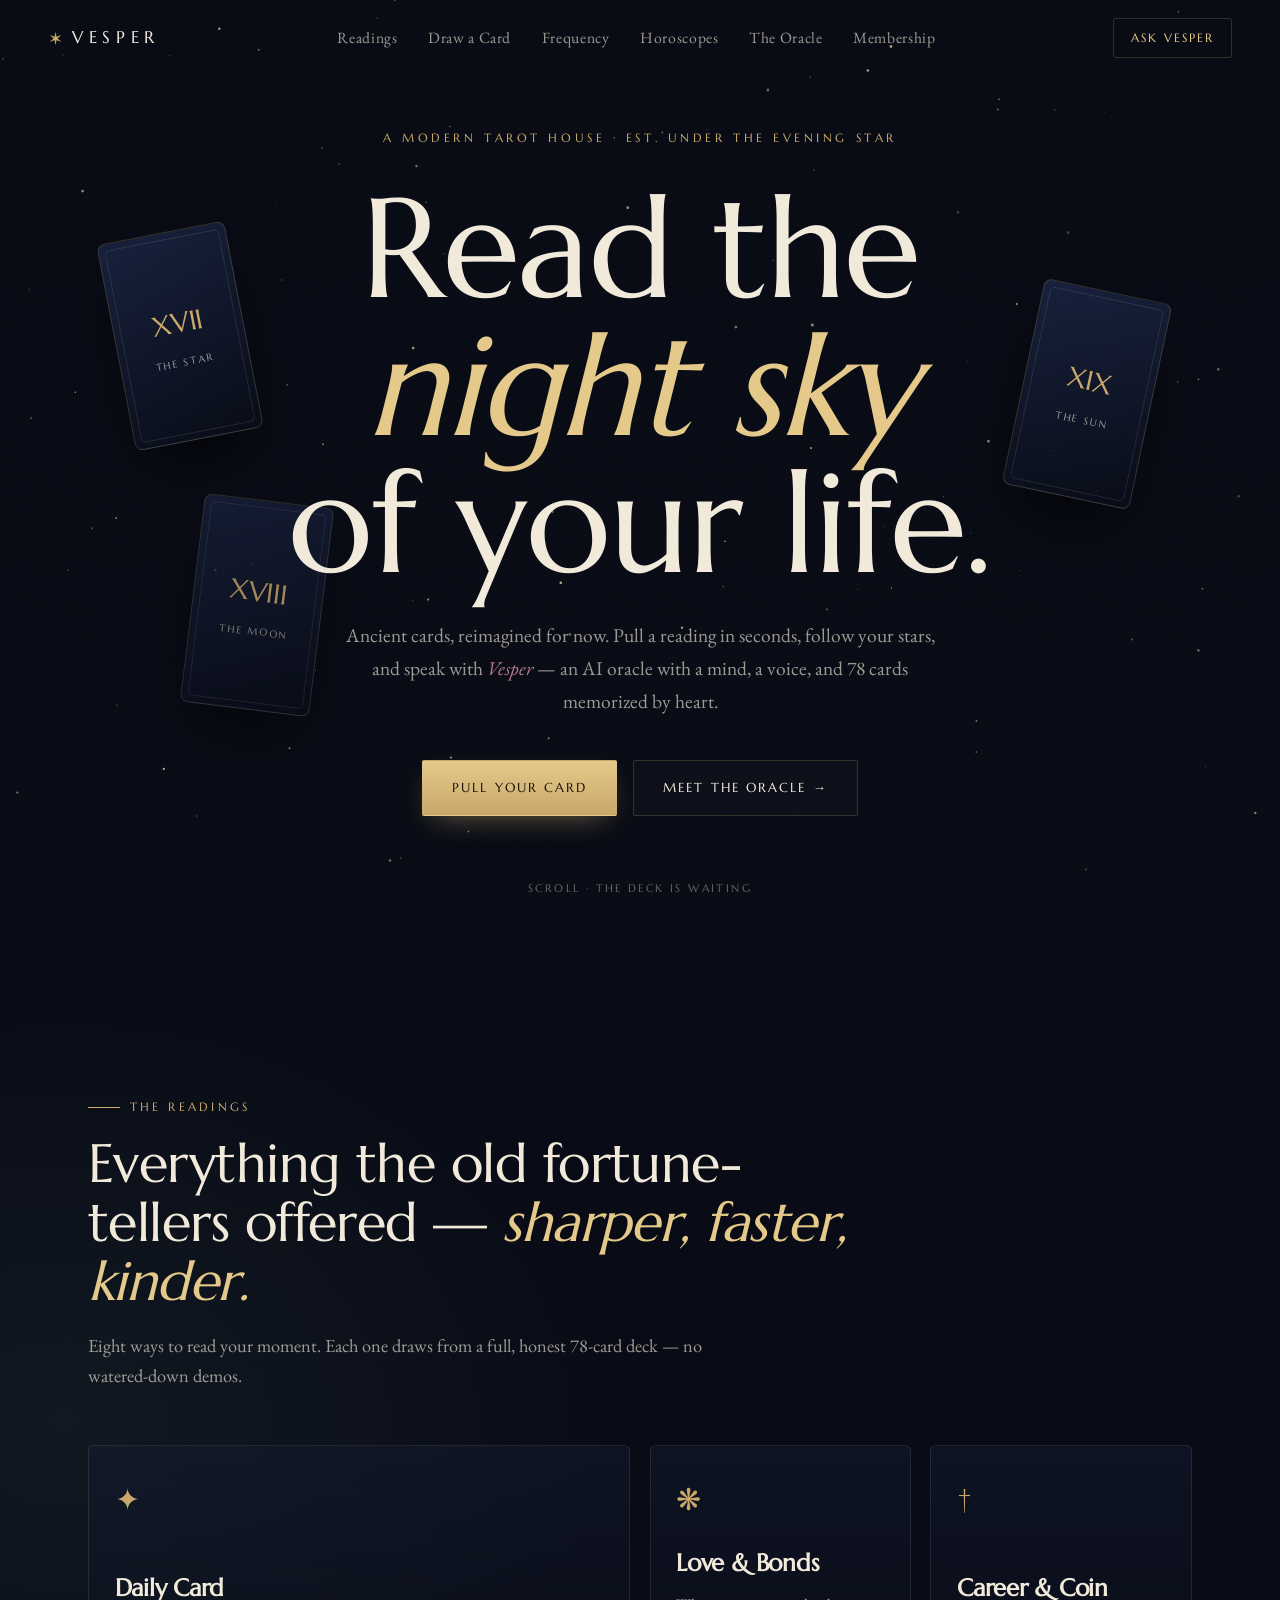
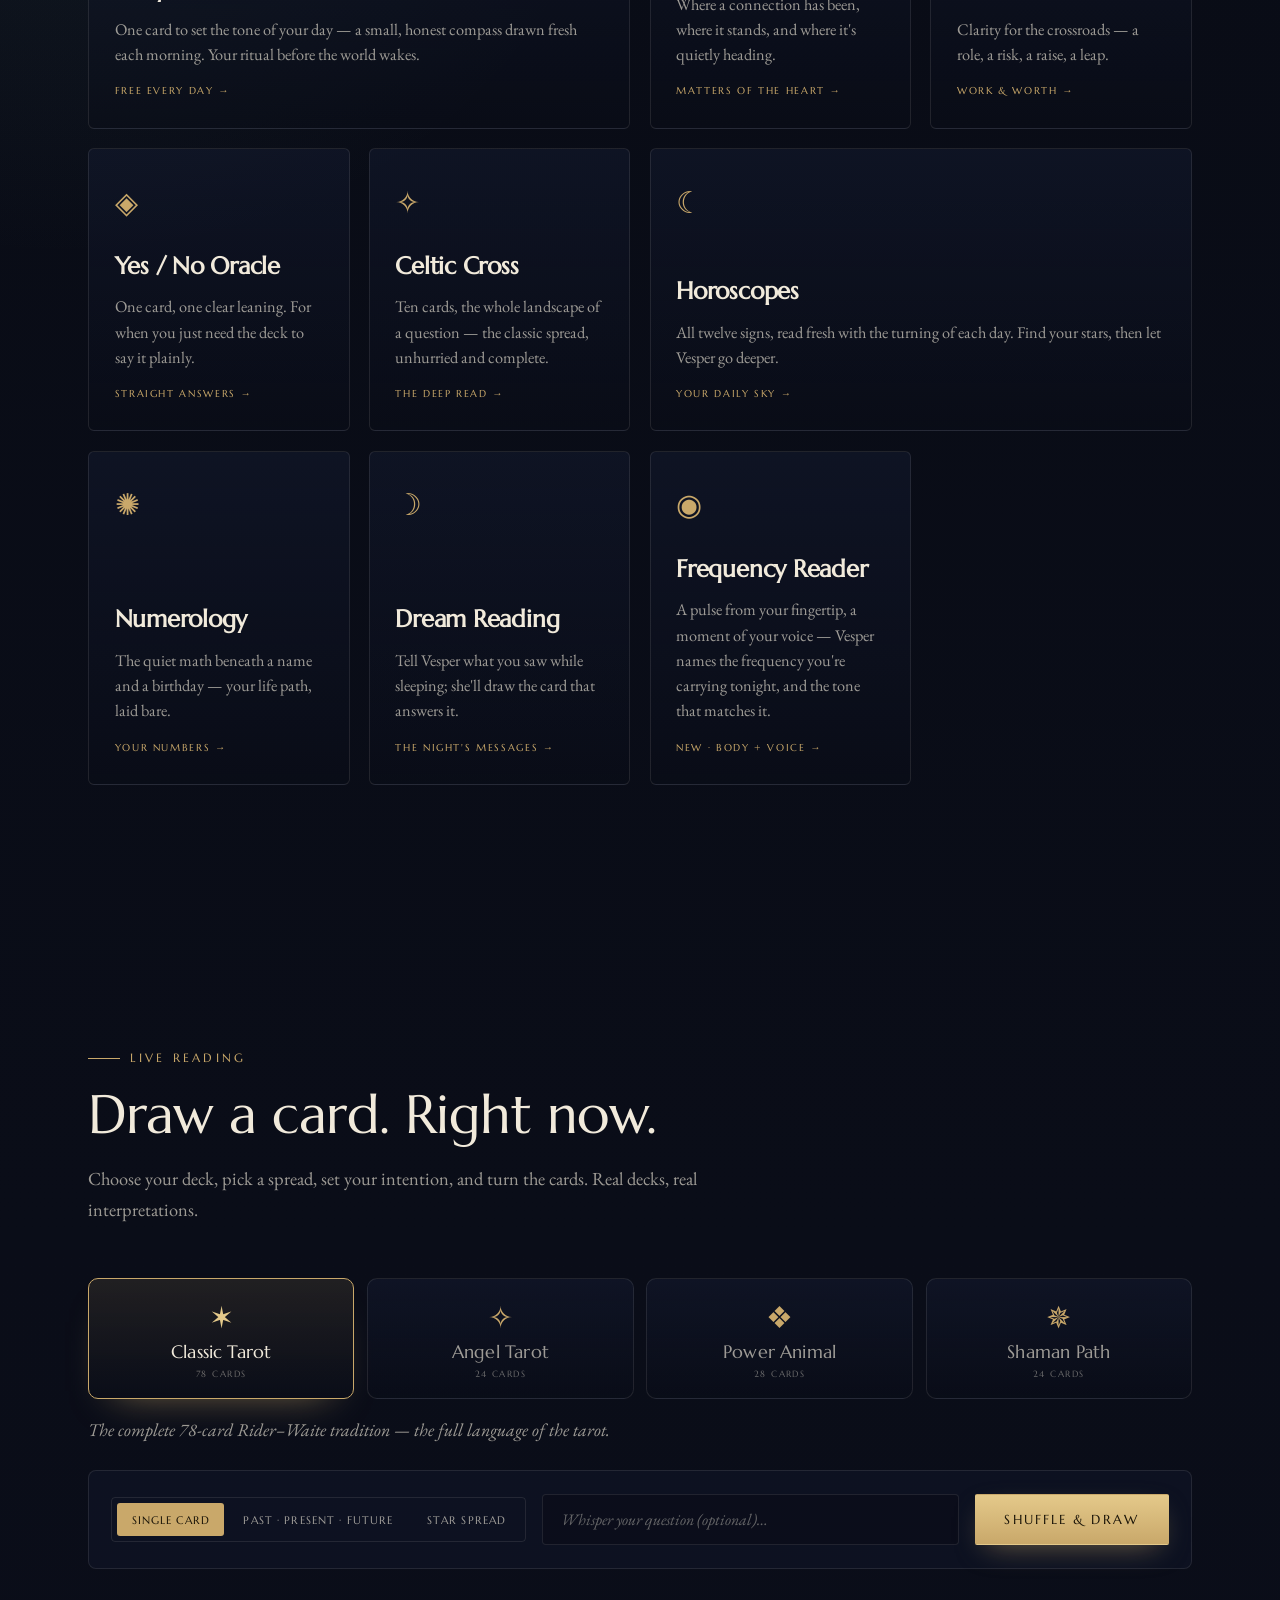
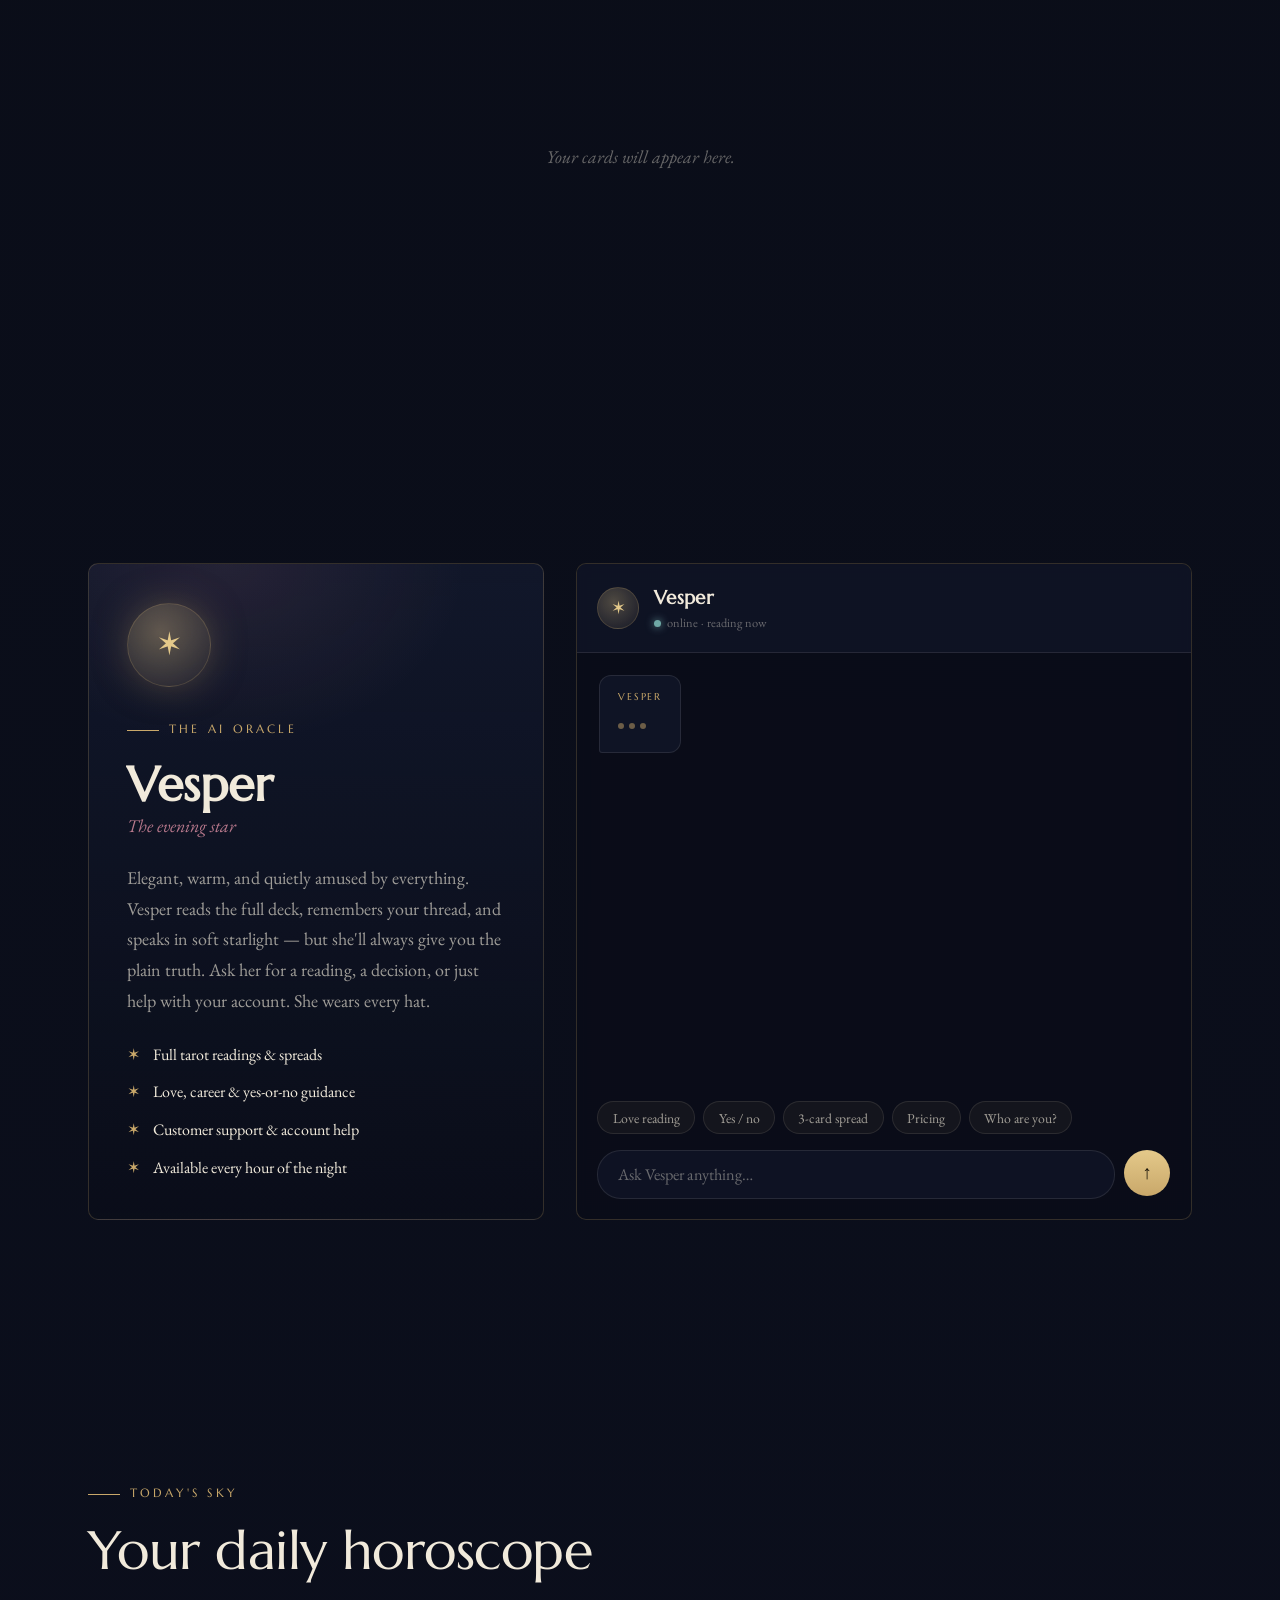
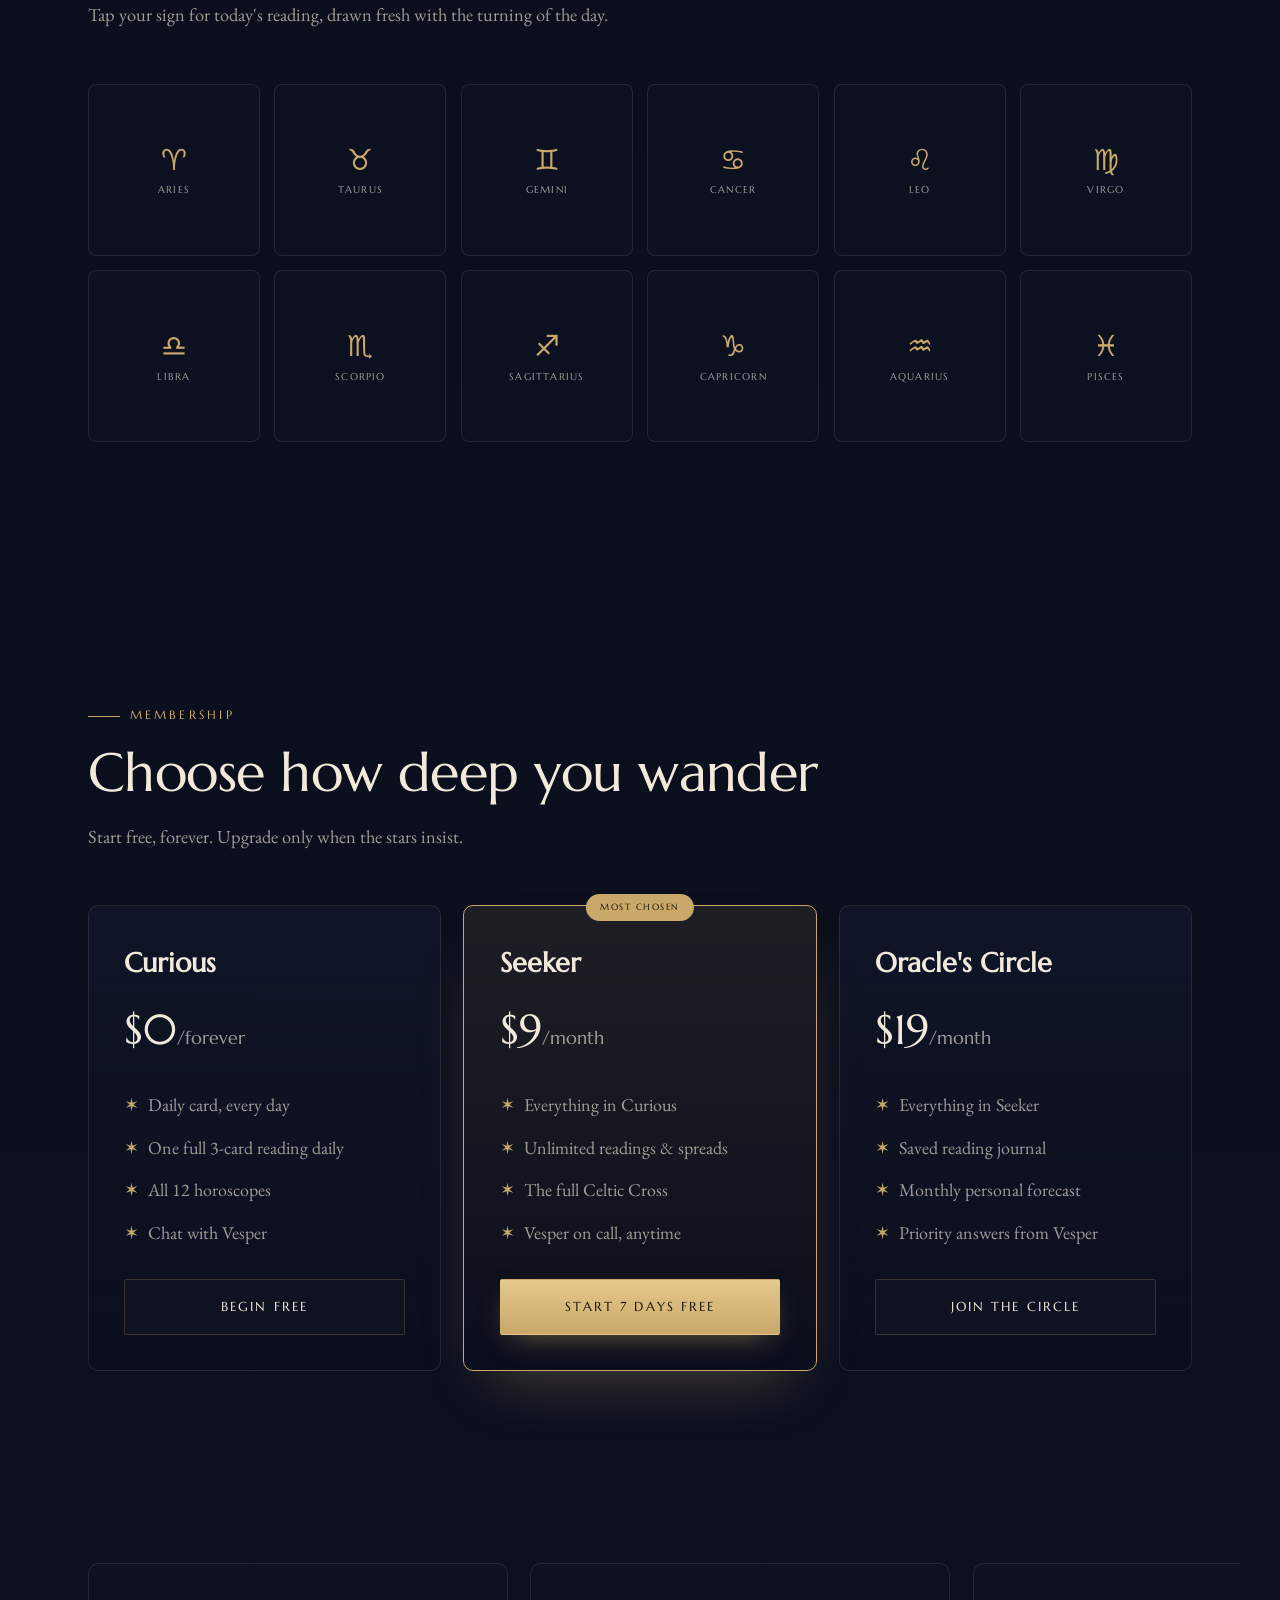
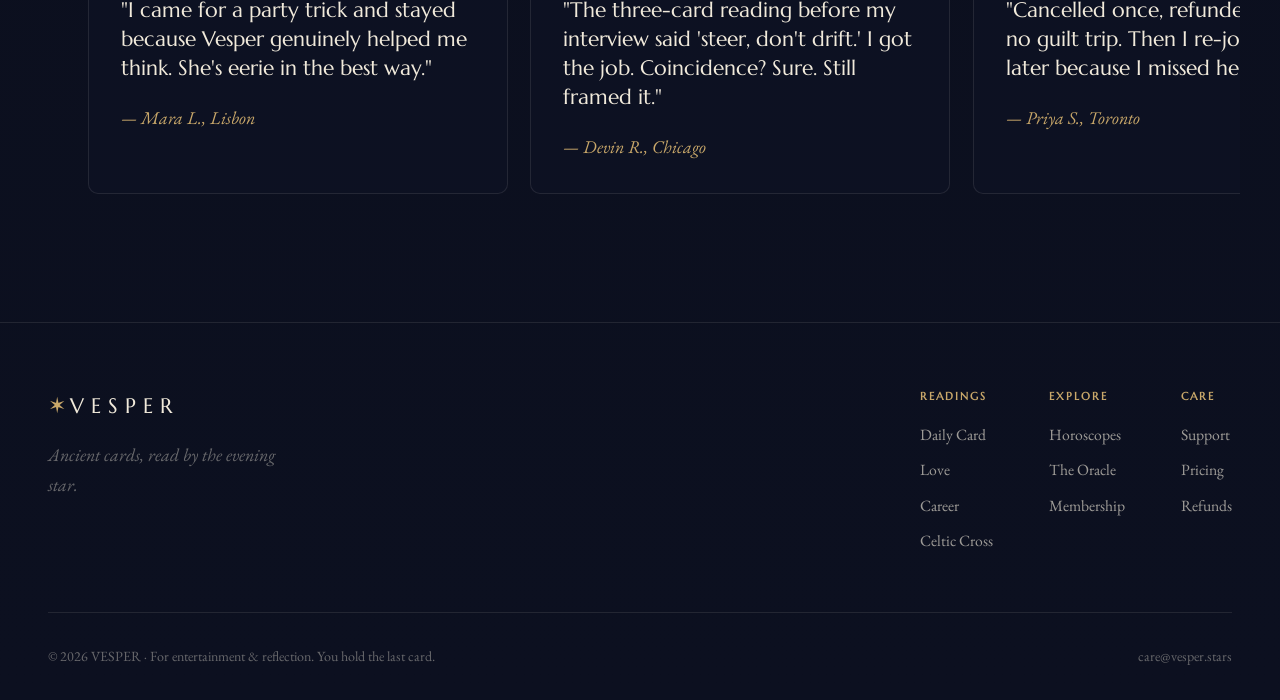
==== index.html @ 0a6a62f1 "Initial commit — VESPER modern tarot house Static site: live card draws (4 decks), AI oracle chat wi" ====
<!DOCTYPE html>
<html lang="en">
<head>
<meta charset="UTF-8" />
<meta name="viewport" content="width=device-width, initial-scale=1.0" />
<title>VESPER · Modern Tarot & the AI Oracle</title>
<meta name="description" content="VESPER — a modern tarot house. Daily cards, love & career readings, horoscopes, and Vesper, an AI oracle with a mind of her own." />
<link rel="preconnect" href="https://fonts.googleapis.com" />
<link rel="preconnect" href="https://fonts.gstatic.com" crossorigin />
<link href="https://fonts.googleapis.com/css2?family=Marcellus&family=EB+Garamond:ital,wght@0,400;0,500;1,400&family=Marcellus+SC&display=swap" rel="stylesheet" />
<link rel="stylesheet" href="assets/css/styles.css" />
</head>
<body>

<!-- Grain + starfield atmosphere -->
<div class="grain" aria-hidden="true"></div>
<canvas id="starfield" aria-hidden="true"></canvas>

<!-- ============ NAV ============ -->
<header class="nav" id="nav">
  <a class="brand" href="#top">
    <span class="brand-mark">✶</span>
    <span class="brand-word">VESPER</span>
  </a>
  <nav class="nav-links">
    <a href="#services">Readings</a>
    <a href="#draw">Draw a Card</a>
    <a href="frequency.html">Frequency</a>
    <a href="#horoscopes">Horoscopes</a>
    <a href="#oracle">The Oracle</a>
    <a href="#membership">Membership</a>
  </nav>
  <a href="#oracle" class="nav-cta">Ask Vesper</a>
  <button class="nav-toggle" id="nav-toggle" aria-label="Menu" aria-expanded="false"><span></span><span></span><span></span></button>
</header>

<!-- ============ HERO ============ -->
<main id="top">
<section class="hero">
  <div class="hero-eyebrow reveal">A modern tarot house · Est. under the evening star</div>
  <h1 class="hero-title">
    <span class="reveal" style="--d:.05s">Read the</span>
    <span class="reveal italic" style="--d:.15s">night sky</span>
    <span class="reveal" style="--d:.25s">of your life.</span>
  </h1>
  <p class="hero-sub reveal" style="--d:.4s">
    Ancient cards, reimagined for now. Pull a reading in seconds, follow your stars,
    and speak with <em>Vesper</em> — an AI oracle with a mind, a voice, and 78 cards
    memorized by heart.
  </p>
  <div class="hero-actions reveal" style="--d:.55s">
    <a href="#draw" class="btn btn-primary">Pull your card</a>
    <a href="#oracle" class="btn btn-ghost">Meet the Oracle →</a>
  </div>

  <!-- Floating hero cards -->
  <div class="hero-cards" aria-hidden="true">
    <div class="hcard hcard-1"><span class="hc-glyph">XVII</span><span class="hc-name">The Star</span></div>
    <div class="hcard hcard-2"><span class="hc-glyph">XVIII</span><span class="hc-name">The Moon</span></div>
    <div class="hcard hcard-3"><span class="hc-glyph">XIX</span><span class="hc-name">The Sun</span></div>
  </div>
  <div class="scroll-cue reveal" style="--d:.8s">scroll · the deck is waiting</div>
</section>

<!-- ============ SERVICES ============ -->
<section class="section" id="services">
  <div class="sec-head">
    <span class="eyebrow">The Readings</span>
    <h2 class="sec-title">Everything the old fortune-tellers offered — <span class="italic">sharper, faster, kinder.</span></h2>
    <p class="sec-lead">Eight ways to read your moment. Each one draws from a full, honest 78-card deck — no watered-down demos.</p>
  </div>
  <div class="grid services" id="services-grid">
    <!-- filled by app.js -->
  </div>
</section>

<!-- ============ DRAW A CARD (interactive) ============ -->
<section class="section draw-section" id="draw">
  <div class="sec-head">
    <span class="eyebrow">Live Reading</span>
    <h2 class="sec-title">Draw a card. Right now.</h2>
    <p class="sec-lead">Choose your deck, pick a spread, set your intention, and turn the cards. Real decks, real interpretations.</p>
  </div>

  <div class="deck-picker" id="deck-picker" role="tablist" aria-label="Choose a deck"></div>
  <p class="deck-blurb" id="deck-blurb"></p>

  <div class="draw-controls">
    <div class="spread-toggle" id="spread-toggle" role="tablist">
      <button class="spread-opt is-active" data-spread="1" role="tab">Single Card</button>
      <button class="spread-opt" data-spread="3" role="tab">Past · Present · Future</button>
      <button class="spread-opt" data-spread="5" role="tab">Star Spread</button>
    </div>
    <input id="intention" class="intention-input" type="text" placeholder="Whisper your question (optional)…" maxlength="120" />
    <button id="draw-btn" class="btn btn-primary draw-go">Shuffle &amp; Draw</button>
  </div>

  <div class="draw-stage" id="draw-stage" aria-live="polite">
    <p class="draw-hint">Your cards will appear here.</p>
  </div>
</section>

<!-- ============ THE ORACLE (AI agent) ============ -->
<section class="section oracle-section" id="oracle">
  <div class="oracle-wrap">
    <aside class="oracle-persona">
      <div class="persona-orb"><span>✶</span></div>
      <span class="eyebrow">The AI Oracle</span>
      <h2 class="persona-name">Vesper</h2>
      <p class="persona-tag">The evening star</p>
      <p class="persona-bio">
        Elegant, warm, and quietly amused by everything. Vesper reads the full deck,
        remembers your thread, and speaks in soft starlight — but she'll always give
        you the plain truth. Ask her for a reading, a decision, or just help with
        your account. She wears every hat.
      </p>
      <ul class="persona-skills">
        <li>Full tarot readings &amp; spreads</li>
        <li>Love, career &amp; yes-or-no guidance</li>
        <li>Customer support &amp; account help</li>
        <li>Available every hour of the night</li>
      </ul>
    </aside>

    <div class="chat" id="chat">
      <div class="chat-header">
        <div class="chat-avatar">✶</div>
        <div class="chat-id">
          <strong>Vesper</strong>
          <span class="chat-status"><i></i> online · reading now</span>
        </div>
      </div>
      <div class="chat-log" id="chat-log" aria-live="polite"></div>
      <div class="chat-suggest" id="chat-suggest">
        <button class="chip" data-msg="Pull a card for my love life">Love reading</button>
        <button class="chip" data-msg="Should I take the new job?">Yes / no</button>
        <button class="chip" data-msg="Give me a three card reading">3-card spread</button>
        <button class="chip" data-msg="How much does membership cost?">Pricing</button>
        <button class="chip" data-msg="Who are you?">Who are you?</button>
      </div>
      <form class="chat-input" id="chat-form">
        <input id="chat-text" type="text" placeholder="Ask Vesper anything…" autocomplete="off" />
        <button type="submit" class="chat-send" aria-label="Send">↑</button>
      </form>
    </div>
  </div>
</section>

<!-- ============ HOROSCOPES ============ -->
<section class="section" id="horoscopes">
  <div class="sec-head">
    <span class="eyebrow">Today's Sky</span>
    <h2 class="sec-title">Your daily horoscope</h2>
    <p class="sec-lead">Tap your sign for today's reading, drawn fresh with the turning of the day.</p>
  </div>
  <div class="grid signs" id="signs-grid"></div>
  <div class="horo-readout" id="horo-readout" hidden>
    <button class="horo-close" id="horo-close" aria-label="Close">×</button>
    <div class="horo-glyph" id="horo-glyph"></div>
    <h3 class="horo-name" id="horo-name"></h3>
    <p class="horo-dates" id="horo-dates"></p>
    <p class="horo-text" id="horo-text"></p>
  </div>
</section>

<!-- ============ MEMBERSHIP ============ -->
<section class="section" id="membership">
  <div class="sec-head">
    <span class="eyebrow">Membership</span>
    <h2 class="sec-title">Choose how deep you wander</h2>
    <p class="sec-lead">Start free, forever. Upgrade only when the stars insist.</p>
  </div>
  <div class="grid plans">
    <div class="plan">
      <h3 class="plan-name">Curious</h3>
      <p class="plan-price"><span>$0</span>/forever</p>
      <ul class="plan-feats">
        <li>Daily card, every day</li>
        <li>One full 3-card reading daily</li>
        <li>All 12 horoscopes</li>
        <li>Chat with Vesper</li>
      </ul>
      <a href="#oracle" class="btn btn-ghost plan-cta">Begin free</a>
    </div>
    <div class="plan plan-feature">
      <span class="plan-badge">Most chosen</span>
      <h3 class="plan-name">Seeker</h3>
      <p class="plan-price"><span>$9</span>/month</p>
      <ul class="plan-feats">
        <li>Everything in Curious</li>
        <li>Unlimited readings &amp; spreads</li>
        <li>The full Celtic Cross</li>
        <li>Vesper on call, anytime</li>
      </ul>
      <a href="#oracle" class="btn btn-primary plan-cta">Start 7 days free</a>
    </div>
    <div class="plan">
      <h3 class="plan-name">Oracle's Circle</h3>
      <p class="plan-price"><span>$19</span>/month</p>
      <ul class="plan-feats">
        <li>Everything in Seeker</li>
        <li>Saved reading journal</li>
        <li>Monthly personal forecast</li>
        <li>Priority answers from Vesper</li>
      </ul>
      <a href="#oracle" class="btn btn-ghost plan-cta">Join the Circle</a>
    </div>
  </div>
</section>

<!-- ============ TESTIMONIALS ============ -->
<section class="section testi-section">
  <div class="testi-track" id="testi-track">
    <figure class="testi"><blockquote>"I came for a party trick and stayed because Vesper genuinely helped me think. She's eerie in the best way."</blockquote><figcaption>— Mara L., Lisbon</figcaption></figure>
    <figure class="testi"><blockquote>"The three-card reading before my interview said 'steer, don't drift.' I got the job. Coincidence? Sure. Still framed it."</blockquote><figcaption>— Devin R., Chicago</figcaption></figure>
    <figure class="testi"><blockquote>"Cancelled once, refunded in a day, no guilt trip. Then I re-joined a week later because I missed her."</blockquote><figcaption>— Priya S., Toronto</figcaption></figure>
    <figure class="testi"><blockquote>"Finally a tarot app that isn't all purple glow and fake mystery. It feels designed. It feels adult."</blockquote><figcaption>— Ken A., Berlin</figcaption></figure>
  </div>
</section>

</main>

<!-- ============ FOOTER ============ -->
<footer class="footer">
  <div class="foot-top">
    <div class="foot-brand">
      <span class="brand-mark">✶</span>
      <span class="brand-word">VESPER</span>
      <p class="foot-note">Ancient cards, read by the evening star.</p>
    </div>
    <div class="foot-cols">
      <div><h4>Readings</h4><a href="#services">Daily Card</a><a href="#services">Love</a><a href="#services">Career</a><a href="#draw">Celtic Cross</a></div>
      <div><h4>Explore</h4><a href="#horoscopes">Horoscopes</a><a href="#oracle">The Oracle</a><a href="#membership">Membership</a></div>
      <div><h4>Care</h4><a href="#oracle">Support</a><a href="#membership">Pricing</a><a href="#oracle">Refunds</a></div>
    </div>
  </div>
  <div class="foot-bottom">
    <span>© 2026 VESPER · For entertainment &amp; reflection. You hold the last card.</span>
    <span>care@vesper.stars</span>
  </div>
</footer>

<!-- ============ SERVICE READING MODAL ============ -->
<div class="modal" id="svc-modal" hidden>
  <div class="modal-backdrop" data-close></div>
  <div class="modal-card" role="dialog" aria-modal="true" aria-labelledby="modal-title">
    <button class="modal-close" data-close aria-label="Close">×</button>
    <span class="eyebrow" id="modal-eyebrow">Reading</span>
    <h3 class="modal-title" id="modal-title">Reading</h3>
    <p class="modal-lead" id="modal-lead"></p>
    <div class="modal-body" id="modal-body"></div>
    <div class="modal-actions" id="modal-actions"></div>
  </div>
</div>

<script src="assets/js/tarot-data.js"></script>
<script src="assets/js/decks.js"></script>
<script src="assets/js/oracle.js"></script>
<script src="assets/js/app.js"></script>
</body>
</html>
---- assets/css/styles.css ----
/* =====================================================================
   VESPER — Editorial-Celestial Tarot House
   Palette: midnight ink · antique gold · ivory · muted rose
   Type: Marcellus (display, deco roman caps) + EB Garamond (body)
   ===================================================================== */

:root {
  --ink:        #0a0d18;
  --ink-2:      #10162a;
  --panel:      #141b31;
  --panel-2:    #1a2340;
  --line:       rgba(201, 168, 106, 0.22);
  --line-soft:  rgba(240, 233, 219, 0.10);

  --gold:       #c9a86a;
  --gold-bright:#e4c98a;
  --rose:       #b8798c;
  --teal:       #6fa9a6;
  --ivory:      #f1eadb;
  --ivory-dim:  rgba(241, 234, 219, 0.64);
  --ivory-faint:rgba(241, 234, 219, 0.40);

  --serif: "EB Garamond", Georgia, serif;
  --display: "Marcellus", Georgia, serif;
  --caps: "Marcellus SC", "Marcellus", serif;

  --maxw: 1200px;
  --ease: cubic-bezier(0.22, 1, 0.36, 1);
}

* { margin: 0; padding: 0; box-sizing: border-box; }

html { scroll-behavior: smooth; }

body {
  background: var(--ink);
  color: var(--ivory);
  font-family: var(--serif);
  font-size: 18px;
  line-height: 1.65;
  overflow-x: hidden;
  position: relative;
  background-image:
    radial-gradient(1200px 700px at 80% -10%, rgba(184, 121, 140, 0.10), transparent 60%),
    radial-gradient(1000px 800px at 5% 20%, rgba(111, 169, 166, 0.08), transparent 55%),
    linear-gradient(180deg, #080b14 0%, #0a0d18 40%, #0c1020 100%);
}

.italic { font-style: italic; }

/* ---- Atmosphere: grain + stars -------------------------------- */
.grain {
  position: fixed; inset: 0; z-index: 1; pointer-events: none; opacity: 0.05;
  background-image: url("data:image/svg+xml,%3Csvg xmlns='http://www.w3.org/2000/svg' width='120' height='120'%3E%3Cfilter id='n'%3E%3CfeTurbulence type='fractalNoise' baseFrequency='0.9' numOctaves='3'/%3E%3C/filter%3E%3Crect width='100%25' height='100%25' filter='url(%23n)'/%3E%3C/svg%3E");
  mix-blend-mode: overlay;
}
#starfield { position: fixed; inset: 0; z-index: 0; pointer-events: none; }
main, .nav, .footer { position: relative; z-index: 2; }

/* ---- Buttons -------------------------------------------------- */
.btn {
  display: inline-flex; align-items: center; gap: .5em;
  font-family: var(--caps); font-size: .82rem; letter-spacing: .16em;
  text-transform: uppercase; text-decoration: none;
  padding: 1rem 1.8rem; border-radius: 2px; cursor: pointer;
  transition: all .4s var(--ease); border: 1px solid transparent;
}
.btn-primary {
  background: linear-gradient(180deg, var(--gold-bright), var(--gold));
  color: #1a1408; box-shadow: 0 10px 30px -12px rgba(201,168,106,.6);
}
.btn-primary:hover { transform: translateY(-2px); box-shadow: 0 18px 40px -12px rgba(201,168,106,.75); }
.btn-ghost {
  color: var(--ivory); border-color: var(--line);
  background: rgba(241,234,219,0.02);
}
.btn-ghost:hover { border-color: var(--gold); color: var(--gold-bright); background: rgba(201,168,106,.06); }

/* ---- Nav ------------------------------------------------------ */
.nav {
  position: fixed; top: 0; left: 0; right: 0; z-index: 50;
  display: flex; align-items: center; justify-content: space-between;
  padding: 1.1rem clamp(1.2rem, 4vw, 3rem);
  transition: background .4s var(--ease), border-color .4s var(--ease), padding .4s var(--ease);
  border-bottom: 1px solid transparent;
}
.nav.scrolled {
  background: rgba(8, 11, 20, 0.78); backdrop-filter: blur(14px);
  border-bottom: 1px solid var(--line-soft); padding-top: .8rem; padding-bottom: .8rem;
}
.brand { display: flex; align-items: center; gap: .55rem; text-decoration: none; color: var(--ivory); }
.brand-mark { color: var(--gold); font-size: 1.15rem; }
.brand-word { font-family: var(--caps); letter-spacing: .34em; font-size: 1.05rem; }
.nav-links { display: flex; gap: clamp(1rem, 2.4vw, 2.2rem); }
.nav-links a {
  font-family: var(--serif); font-size: .98rem; letter-spacing: .04em;
  color: var(--ivory-dim); text-decoration: none; position: relative; padding: .2rem 0;
  transition: color .3s;
}
.nav-links a::after {
  content: ""; position: absolute; left: 0; bottom: -2px; width: 0; height: 1px;
  background: var(--gold); transition: width .35s var(--ease);
}
.nav-links a:hover { color: var(--ivory); }
.nav-links a:hover::after { width: 100%; }
.nav-cta {
  font-family: var(--caps); font-size: .74rem; letter-spacing: .16em; text-transform: uppercase;
  color: var(--gold-bright); text-decoration: none; border: 1px solid var(--line);
  padding: .6rem 1.1rem; border-radius: 2px; transition: all .35s var(--ease);
}
.nav-cta:hover { background: var(--gold); color: #1a1408; border-color: var(--gold); }

/* ---- Reveal animation ----------------------------------------- */
.reveal { opacity: 0; transform: translateY(24px); animation: rise .9s var(--ease) forwards; animation-delay: var(--d, 0s); }
@keyframes rise { to { opacity: 1; transform: none; } }
.in-view { animation: rise .9s var(--ease) forwards; }

/* ---- Hero ----------------------------------------------------- */
.hero {
  min-height: 100vh; display: flex; flex-direction: column; justify-content: center;
  align-items: center; text-align: center; padding: 8rem clamp(1.2rem,4vw,3rem) 4rem;
  position: relative;
}
.hero-eyebrow {
  font-family: var(--caps); letter-spacing: .3em; text-transform: uppercase;
  font-size: .74rem; color: var(--gold); margin-bottom: 2rem;
}
.hero-title {
  font-family: var(--display); font-weight: 400; line-height: .98;
  font-size: clamp(3.2rem, 11vw, 9rem); letter-spacing: -.01em; margin-bottom: 1.6rem;
}
.hero-title span { display: block; }
.hero-title .italic { color: var(--gold-bright); }
.hero-sub {
  max-width: 620px; color: var(--ivory-dim); font-size: 1.22rem; line-height: 1.7;
  margin-bottom: 2.6rem;
}
.hero-sub em { color: var(--rose); font-style: italic; }
.hero-actions { display: flex; gap: 1rem; flex-wrap: wrap; justify-content: center; }
.scroll-cue {
  margin-top: 4rem; font-family: var(--caps); letter-spacing: .22em; text-transform: uppercase;
  font-size: .68rem; color: var(--ivory-faint);
}

/* floating hero cards */
.hero-cards { position: absolute; inset: 0; pointer-events: none; z-index: -1; }
.hcard {
  position: absolute; width: 130px; height: 210px; border-radius: 8px;
  border: 1px solid var(--line); background:
    linear-gradient(160deg, rgba(26,35,64,.9), rgba(10,13,24,.9));
  display: flex; flex-direction: column; align-items: center; justify-content: center;
  gap: .6rem; box-shadow: 0 30px 60px -20px rgba(0,0,0,.8);
  animation: float 9s ease-in-out infinite;
}
.hcard::before {
  content: ""; position: absolute; inset: 6px; border: 1px solid var(--line-soft); border-radius: 5px;
}
.hc-glyph { font-family: var(--display); font-size: 1.7rem; color: var(--gold); }
.hc-name { font-family: var(--caps); font-size: .62rem; letter-spacing: .18em; text-transform: uppercase; color: var(--ivory-dim); }
.hcard-1 { top: 24%; left: 9%; transform: rotate(-11deg); animation-delay: 0s; }
.hcard-2 { top: 52%; left: 15%; transform: rotate(7deg); animation-delay: 1.2s; opacity: .8; }
.hcard-3 { top: 30%; right: 10%; transform: rotate(12deg); animation-delay: .6s; }
@keyframes float { 0%,100% { translate: 0 0; } 50% { translate: 0 -22px; } }

/* ---- Sections ------------------------------------------------- */
.section { max-width: var(--maxw); margin: 0 auto; padding: clamp(4rem, 10vw, 8rem) clamp(1.2rem, 4vw, 3rem); }
.sec-head { max-width: 760px; margin-bottom: 3.4rem; }
.eyebrow {
  font-family: var(--caps); letter-spacing: .28em; text-transform: uppercase;
  font-size: .72rem; color: var(--gold); display: inline-block; margin-bottom: 1.1rem;
  position: relative; padding-left: 2.6rem;
}
.eyebrow::before { content: ""; position: absolute; left: 0; top: 50%; width: 2rem; height: 1px; background: var(--gold); }
.sec-title { font-family: var(--display); font-weight: 400; font-size: clamp(2rem, 5vw, 3.4rem); line-height: 1.08; letter-spacing: -.01em; margin-bottom: 1.2rem; }
.sec-title .italic { color: var(--gold-bright); }
.sec-lead { color: var(--ivory-dim); font-size: 1.15rem; max-width: 620px; }

.grid { display: grid; gap: 1.2rem; }

/* ---- Services grid -------------------------------------------- */
.services { grid-template-columns: repeat(4, 1fr); }
.svc {
  grid-column: span 1; padding: 1.8rem 1.6rem 1.7rem; border: 1px solid var(--line-soft);
  border-radius: 6px; background: linear-gradient(180deg, rgba(20,27,49,.5), rgba(10,13,24,.3));
  position: relative; overflow: hidden; transition: all .5s var(--ease); cursor: default;
  min-height: 210px; display: flex; flex-direction: column;
}
.svc:nth-child(1), .svc:nth-child(6) { grid-column: span 2; }
.svc::after {
  content: ""; position: absolute; inset: 0; opacity: 0;
  background: radial-gradient(500px 300px at var(--mx,50%) var(--my,0%), rgba(201,168,106,.14), transparent 60%);
  transition: opacity .5s; pointer-events: none;
}
.svc:hover { border-color: var(--line); transform: translateY(-4px); box-shadow: 0 24px 50px -30px rgba(0,0,0,.9); }
.svc:hover::after { opacity: 1; }
.svc-glyph { font-family: var(--display); font-size: 1.9rem; color: var(--gold); margin-bottom: auto; }
.svc-name { font-family: var(--display); font-size: 1.5rem; margin: 1.2rem 0 .5rem; letter-spacing: -.01em; }
.svc-desc { color: var(--ivory-dim); font-size: 1.02rem; line-height: 1.55; }
.svc-tag { margin-top: 1rem; font-family: var(--caps); font-size: .64rem; letter-spacing: .16em; text-transform: uppercase; color: var(--gold); }

/* ---- Draw section --------------------------------------------- */
.draw-section { text-align: left; }

/* deck picker */
.deck-picker { display: grid; grid-template-columns: repeat(4, 1fr); gap: .8rem; margin-bottom: 1rem; }
.deck-opt {
  display: flex; flex-direction: column; align-items: center; gap: .35rem; text-align: center;
  padding: 1.3rem .7rem 1.1rem; border: 1px solid var(--line-soft); border-radius: 10px;
  background: linear-gradient(180deg, rgba(20,27,49,.5), rgba(10,13,24,.3));
  color: var(--ivory-dim); cursor: pointer; transition: all .4s var(--ease);
}
.deck-opt:hover { border-color: var(--line); color: var(--ivory); transform: translateY(-3px); }
.deck-opt.is-active { border-color: var(--gold); color: var(--ivory); background: linear-gradient(180deg, rgba(201,168,106,.12), rgba(10,13,24,.4)); box-shadow: 0 18px 40px -26px rgba(201,168,106,.7); }
.deck-glyph { font-size: 1.9rem; color: var(--gold); font-variant-emoji: text; transition: color .3s; }
.deck-opt.is-active .deck-glyph { color: var(--gold-bright); }
.deck-name { font-family: var(--display); font-size: 1.12rem; letter-spacing: .01em; }
.deck-kind { font-family: var(--caps); font-size: .56rem; letter-spacing: .16em; text-transform: uppercase; color: var(--ivory-faint); }
.deck-blurb { color: var(--ivory-dim); font-style: italic; margin-bottom: 1.6rem; min-height: 1.5em; }
.draw-controls {
  display: flex; flex-wrap: wrap; gap: 1rem; align-items: center;
  padding: 1.4rem; border: 1px solid var(--line-soft); border-radius: 8px;
  background: rgba(16, 22, 42, 0.5); margin-bottom: 2.4rem;
}
.spread-toggle { display: inline-flex; gap: .3rem; padding: .3rem; border: 1px solid var(--line-soft); border-radius: 4px; }
.spread-opt {
  font-family: var(--caps); font-size: .7rem; letter-spacing: .1em; text-transform: uppercase;
  background: transparent; color: var(--ivory-dim); border: none; padding: .6rem .9rem;
  border-radius: 3px; cursor: pointer; transition: all .35s var(--ease);
}
.spread-opt:hover { color: var(--ivory); }
.spread-opt.is-active { background: var(--gold); color: #1a1408; }
.intention-input {
  flex: 1; min-width: 220px; background: rgba(10,13,24,.6); border: 1px solid var(--line-soft);
  color: var(--ivory); font-family: var(--serif); font-size: 1rem; font-style: italic;
  padding: .9rem 1.1rem; border-radius: 4px; transition: border-color .3s;
}
.intention-input::placeholder { color: var(--ivory-faint); }
.intention-input:focus { outline: none; border-color: var(--gold); }
.draw-go { white-space: nowrap; }

.draw-stage { min-height: 300px; display: flex; flex-wrap: wrap; gap: 1.4rem; align-items: flex-start; justify-content: center; }
.draw-hint { color: var(--ivory-faint); font-style: italic; align-self: center; }

/* Tarot card (draw + chat) */
.tcard {
  width: 168px; perspective: 1200px; flex: 0 0 auto;
  opacity: 0; animation: rise .7s var(--ease) forwards; animation-delay: var(--cd, 0s);
}
.tcard-pos { font-family: var(--caps); font-size: .62rem; letter-spacing: .14em; text-transform: uppercase; color: var(--gold); text-align: center; margin-bottom: .6rem; height: 1.2em; }
.tcard-inner {
  position: relative; width: 100%; height: 264px; transform-style: preserve-3d;
  transition: transform 1s var(--ease); cursor: pointer;
}
.tcard.flipped .tcard-inner { transform: rotateY(180deg); }
.tface {
  position: absolute; inset: 0; backface-visibility: hidden; border-radius: 9px;
  border: 1px solid var(--line); display: flex; flex-direction: column;
  align-items: center; justify-content: center; padding: 1rem; text-align: center;
  box-shadow: 0 24px 44px -22px rgba(0,0,0,.85);
}
.tface-back {
  background:
    radial-gradient(circle at 50% 40%, rgba(201,168,106,.16), transparent 55%),
    repeating-linear-gradient(45deg, rgba(201,168,106,.05) 0 8px, transparent 8px 16px),
    linear-gradient(160deg, #182142, #0a0d18);
}
.tface-back .tb-star { font-size: 2.4rem; color: var(--gold); opacity: .8; }
.tface-back::before { content: ""; position: absolute; inset: 8px; border: 1px solid var(--line-soft); border-radius: 6px; }
.tface-front {
  transform: rotateY(180deg);
  background: linear-gradient(165deg, #1b2444 0%, #0c1122 100%);
}
.tface-front::before { content: ""; position: absolute; inset: 7px; border: 1px solid var(--line-soft); border-radius: 6px; pointer-events: none; }
.tface-front.reversed .tf-glyph, .tface-front.reversed .tf-name { transform: rotate(180deg); }
.tf-glyph { font-family: var(--display); font-size: 2.2rem; color: var(--gold-bright); margin-bottom: .4rem; }
.tf-name { font-family: var(--display); font-size: 1.05rem; line-height: 1.15; }
.tf-suit { position: absolute; bottom: 12px; font-family: var(--caps); font-size: .55rem; letter-spacing: .16em; text-transform: uppercase; color: var(--ivory-faint); }
.tf-rev { position: absolute; top: 12px; font-family: var(--caps); font-size: .5rem; letter-spacing: .14em; text-transform: uppercase; color: var(--rose); }
.tcard-read { margin-top: .8rem; font-size: .92rem; line-height: 1.5; color: var(--ivory-dim); text-align: center; max-width: 168px; }

/* ---- Oracle / Chat -------------------------------------------- */
.oracle-section { max-width: var(--maxw); }
.oracle-wrap { display: grid; grid-template-columns: 0.85fr 1.15fr; gap: 2rem; align-items: stretch; }
.oracle-persona {
  padding: 2.4rem; border: 1px solid var(--line); border-radius: 10px;
  background:
    radial-gradient(400px 300px at 30% 0%, rgba(184,121,140,.12), transparent 60%),
    linear-gradient(180deg, rgba(20,27,49,.7), rgba(10,13,24,.5));
}
.persona-orb {
  width: 84px; height: 84px; border-radius: 50%; display: grid; place-items: center;
  font-size: 2rem; color: var(--gold-bright); margin-bottom: 1.6rem;
  background: radial-gradient(circle at 40% 35%, rgba(228,201,138,.35), rgba(201,168,106,.05));
  border: 1px solid var(--line); box-shadow: 0 0 40px -8px rgba(201,168,106,.5);
  animation: pulse 4s ease-in-out infinite;
}
@keyframes pulse { 0%,100% { box-shadow: 0 0 40px -8px rgba(201,168,106,.4); } 50% { box-shadow: 0 0 56px -4px rgba(201,168,106,.7); } }
.persona-name { font-family: var(--display); font-size: 3rem; line-height: 1; margin: .2rem 0; }
.persona-tag { font-style: italic; color: var(--rose); margin-bottom: 1.4rem; }
.persona-bio { color: var(--ivory-dim); line-height: 1.7; margin-bottom: 1.6rem; }
.persona-skills { list-style: none; display: flex; flex-direction: column; gap: .7rem; }
.persona-skills li { position: relative; padding-left: 1.6rem; color: var(--ivory); font-size: 1rem; }
.persona-skills li::before { content: "✶"; position: absolute; left: 0; color: var(--gold); }

.chat {
  display: flex; flex-direction: column; border: 1px solid var(--line);
  border-radius: 10px; background: rgba(10, 13, 24, 0.72); backdrop-filter: blur(6px);
  overflow: hidden; min-height: 560px; max-height: 78vh;
}
.chat-header { display: flex; align-items: center; gap: .9rem; padding: 1.1rem 1.3rem; border-bottom: 1px solid var(--line-soft); background: rgba(20,27,49,.5); }
.chat-avatar {
  width: 42px; height: 42px; border-radius: 50%; display: grid; place-items: center;
  color: var(--gold-bright); background: radial-gradient(circle at 40% 35%, rgba(228,201,138,.3), rgba(201,168,106,.04));
  border: 1px solid var(--line);
}
.chat-id strong { font-family: var(--display); font-size: 1.2rem; display: block; letter-spacing: .02em; }
.chat-status { font-size: .78rem; color: var(--ivory-faint); display: flex; align-items: center; gap: .4rem; }
.chat-status i { width: 7px; height: 7px; border-radius: 50%; background: var(--teal); box-shadow: 0 0 8px var(--teal); display: inline-block; }

.chat-log { flex: 1; overflow-y: auto; padding: 1.4rem; display: flex; flex-direction: column; gap: 1rem; scrollbar-width: thin; scrollbar-color: var(--line) transparent; }
.chat-log::-webkit-scrollbar { width: 6px; }
.chat-log::-webkit-scrollbar-thumb { background: var(--line); border-radius: 3px; }

.msg { max-width: 85%; padding: .9rem 1.15rem; border-radius: 12px; line-height: 1.6; font-size: 1.02rem; animation: rise .5s var(--ease) forwards; }
.msg strong { color: var(--gold-bright); font-weight: 500; }
.msg-user { align-self: flex-end; background: linear-gradient(180deg, rgba(201,168,106,.16), rgba(201,168,106,.08)); border: 1px solid var(--line); border-bottom-right-radius: 3px; }
.msg-vesper { align-self: flex-start; background: rgba(20, 27, 49, 0.6); border: 1px solid var(--line-soft); border-bottom-left-radius: 3px; }
.msg-vesper .msg-name { font-family: var(--caps); font-size: .6rem; letter-spacing: .18em; text-transform: uppercase; color: var(--gold); display: block; margin-bottom: .35rem; }

/* mini cards inside chat */
.chat-cards { display: flex; gap: .6rem; flex-wrap: wrap; margin: .8rem 0 .2rem; }
.mini-card {
  width: 66px; height: 104px; border-radius: 6px; border: 1px solid var(--line);
  background: linear-gradient(165deg, #1b2444, #0c1122); display: flex; flex-direction: column;
  align-items: center; justify-content: center; gap: .2rem; text-align: center; padding: .3rem;
  box-shadow: 0 10px 20px -12px rgba(0,0,0,.8); flex: 0 0 auto;
  opacity: 0; animation: rise .5s var(--ease) forwards; animation-delay: var(--cd,0s);
}
.mini-card.rev .mc-glyph, .mini-card.rev .mc-name { transform: rotate(180deg); }
.mc-glyph { font-family: var(--display); color: var(--gold-bright); font-size: 1rem; }
.mc-name { font-family: var(--caps); font-size: .42rem; letter-spacing: .06em; text-transform: uppercase; color: var(--ivory-dim); line-height: 1.1; }

/* typing indicator */
.typing { display: inline-flex; gap: .3rem; align-items: center; }
.typing span { width: 6px; height: 6px; border-radius: 50%; background: var(--gold); opacity: .5; animation: blink 1.2s infinite; }
.typing span:nth-child(2) { animation-delay: .2s; }
.typing span:nth-child(3) { animation-delay: .4s; }
@keyframes blink { 0%,60%,100% { opacity: .25; transform: translateY(0); } 30% { opacity: 1; transform: translateY(-3px); } }

.chat-suggest { display: flex; gap: .5rem; flex-wrap: wrap; padding: .8rem 1.3rem 0; }
.chip {
  font-family: var(--serif); font-size: .86rem; color: var(--ivory-dim);
  background: rgba(201,168,106,.06); border: 1px solid var(--line-soft); border-radius: 20px;
  padding: .4rem .9rem; cursor: pointer; transition: all .3s var(--ease);
}
.chip:hover { border-color: var(--gold); color: var(--gold-bright); background: rgba(201,168,106,.12); }

.chat-input { display: flex; gap: .6rem; padding: 1rem 1.3rem 1.3rem; }
.chat-input input {
  flex: 1; background: rgba(20,27,49,.5); border: 1px solid var(--line-soft); border-radius: 24px;
  color: var(--ivory); font-family: var(--serif); font-size: 1.02rem; padding: .8rem 1.2rem;
  transition: border-color .3s;
}
.chat-input input::placeholder { color: var(--ivory-faint); }
.chat-input input:focus { outline: none; border-color: var(--gold); }
.chat-send {
  width: 46px; height: 46px; border-radius: 50%; border: none; cursor: pointer; flex: 0 0 auto;
  background: linear-gradient(180deg, var(--gold-bright), var(--gold)); color: #1a1408;
  font-size: 1.2rem; transition: transform .3s var(--ease);
}
.chat-send:hover { transform: translateY(-2px) scale(1.05); }

/* ---- Horoscopes ----------------------------------------------- */
.signs { grid-template-columns: repeat(6, 1fr); gap: .9rem; }
.sign {
  aspect-ratio: 1; border: 1px solid var(--line-soft); border-radius: 8px; cursor: pointer;
  display: flex; flex-direction: column; align-items: center; justify-content: center; gap: .4rem;
  background: rgba(16,22,42,.4); transition: all .4s var(--ease);
}
.sign:hover { border-color: var(--gold); transform: translateY(-4px); background: rgba(201,168,106,.06); }
.sign-glyph { font-size: 1.8rem; color: var(--gold); font-variant-emoji: text; }
.horo-glyph, .sign-glyph { font-variant-emoji: text; }
.sign-name { font-family: var(--caps); font-size: .64rem; letter-spacing: .12em; text-transform: uppercase; color: var(--ivory-dim); }

.horo-readout {
  margin-top: 1.6rem; padding: 2.4rem; border: 1px solid var(--line); border-radius: 10px;
  position: relative; text-align: center;
  background: radial-gradient(500px 300px at 50% 0%, rgba(201,168,106,.1), transparent 60%), rgba(16,22,42,.6);
  animation: rise .6s var(--ease) forwards;
}
.horo-close { position: absolute; top: 1rem; right: 1.2rem; background: none; border: none; color: var(--ivory-dim); font-size: 1.6rem; cursor: pointer; }
.horo-close:hover { color: var(--gold); }
.horo-glyph { font-size: 2.6rem; color: var(--gold-bright); }
.horo-name { font-family: var(--display); font-size: 2rem; margin: .3rem 0; }
.horo-dates { font-style: italic; color: var(--rose); margin-bottom: 1rem; }
.horo-text { color: var(--ivory-dim); max-width: 560px; margin: 0 auto; line-height: 1.7; }

/* ---- Membership ----------------------------------------------- */
.plans { grid-template-columns: repeat(3, 1fr); gap: 1.4rem; align-items: stretch; }
.plan {
  padding: 2.2rem; border: 1px solid var(--line-soft); border-radius: 10px;
  background: linear-gradient(180deg, rgba(20,27,49,.5), rgba(10,13,24,.3));
  display: flex; flex-direction: column; position: relative; transition: all .4s var(--ease);
}
.plan:hover { border-color: var(--line); transform: translateY(-4px); }
.plan-feature { border-color: var(--gold); background: linear-gradient(180deg, rgba(201,168,106,.1), rgba(10,13,24,.4)); box-shadow: 0 30px 60px -30px rgba(201,168,106,.4); }
.plan-badge { position: absolute; top: -12px; left: 50%; transform: translateX(-50%); background: var(--gold); color: #1a1408; font-family: var(--caps); font-size: .58rem; letter-spacing: .16em; text-transform: uppercase; padding: .35rem .9rem; border-radius: 20px; }
.plan-name { font-family: var(--display); font-size: 1.7rem; margin-bottom: .6rem; }
.plan-price { font-family: var(--display); color: var(--ivory-dim); margin-bottom: 1.6rem; }
.plan-price span { font-size: 2.6rem; color: var(--ivory); }
.plan-feats { list-style: none; display: flex; flex-direction: column; gap: .8rem; margin-bottom: 2rem; flex: 1; }
.plan-feats li { position: relative; padding-left: 1.5rem; color: var(--ivory-dim); }
.plan-feats li::before { content: "✶"; position: absolute; left: 0; color: var(--gold); }
.plan-cta { justify-content: center; width: 100%; }

/* ---- Testimonials --------------------------------------------- */
.testi-section { overflow: hidden; padding: 4rem 0; }
.testi-track { display: flex; gap: 1.4rem; padding: 0 clamp(1.2rem,4vw,3rem); animation: marquee 46s linear infinite; width: max-content; }
.testi-track:hover { animation-play-state: paused; }
.testi {
  width: 420px; flex: 0 0 auto; padding: 2rem; border: 1px solid var(--line-soft); border-radius: 10px;
  background: rgba(16,22,42,.4);
}
.testi blockquote { font-family: var(--display); font-size: 1.3rem; line-height: 1.4; margin-bottom: 1.2rem; }
.testi figcaption { font-style: italic; color: var(--gold); }
@keyframes marquee { to { transform: translateX(-50%); } }

/* ---- Footer --------------------------------------------------- */
.footer { border-top: 1px solid var(--line-soft); margin-top: 4rem; padding: 4rem clamp(1.2rem,4vw,3rem) 2rem; }
.foot-top { max-width: var(--maxw); margin: 0 auto; display: flex; justify-content: space-between; flex-wrap: wrap; gap: 3rem; }
.foot-brand .brand-mark { font-size: 1.4rem; }
.foot-brand .brand-word { font-size: 1.3rem; }
.foot-note { color: var(--ivory-faint); font-style: italic; margin-top: 1rem; max-width: 240px; }
.foot-cols { display: flex; gap: 3.5rem; flex-wrap: wrap; }
.foot-cols h4 { font-family: var(--caps); font-size: .7rem; letter-spacing: .18em; text-transform: uppercase; color: var(--gold); margin-bottom: 1rem; }
.foot-cols a { display: block; color: var(--ivory-dim); text-decoration: none; margin-bottom: .6rem; font-size: .98rem; transition: color .3s; }
.foot-cols a:hover { color: var(--ivory); }
.foot-bottom { max-width: var(--maxw); margin: 3rem auto 0; padding-top: 2rem; border-top: 1px solid var(--line-soft); display: flex; justify-content: space-between; flex-wrap: wrap; gap: 1rem; color: var(--ivory-faint); font-size: .88rem; }

/* ---- Service glyphs (force monochrome, not emoji) ------------- */
.svc-glyph { font-variant-emoji: text; }

/* ---- Reading modal -------------------------------------------- */
.modal { position: fixed; inset: 0; z-index: 100; display: grid; place-items: center; padding: 1.2rem; }
.modal[hidden] { display: none; }
.modal-backdrop { position: absolute; inset: 0; background: rgba(4, 6, 12, 0.78); backdrop-filter: blur(8px); animation: fade .4s var(--ease); }
@keyframes fade { from { opacity: 0; } to { opacity: 1; } }
.modal-card {
  position: relative; z-index: 1; width: min(760px, 100%); max-height: 88vh; overflow-y: auto;
  padding: 2.6rem clamp(1.4rem, 4vw, 2.8rem); border: 1px solid var(--line); border-radius: 14px;
  background:
    radial-gradient(600px 300px at 50% -10%, rgba(201,168,106,.14), transparent 60%),
    linear-gradient(180deg, #131a30, #0a0d18);
  box-shadow: 0 50px 100px -30px rgba(0,0,0,.9);
  animation: pop .5s var(--ease); scrollbar-width: thin; scrollbar-color: var(--line) transparent;
}
.modal-card::-webkit-scrollbar { width: 6px; }
.modal-card::-webkit-scrollbar-thumb { background: var(--line); border-radius: 3px; }
@keyframes pop { from { opacity: 0; transform: translateY(20px) scale(.98); } to { opacity: 1; transform: none; } }
.modal-close { position: absolute; top: 1rem; right: 1.3rem; background: none; border: none; color: var(--ivory-dim); font-size: 1.8rem; cursor: pointer; line-height: 1; transition: color .3s; }
.modal-close:hover { color: var(--gold); }
.modal-title { font-family: var(--display); font-size: clamp(1.8rem, 4vw, 2.6rem); margin: .3rem 0 .6rem; }
.modal-lead { color: var(--ivory-dim); margin-bottom: 1.6rem; font-style: italic; }
.modal-body { display: flex; flex-wrap: wrap; gap: 1.2rem; justify-content: center; }
.modal-summary { width: 100%; margin-top: 1.4rem; padding-top: 1.4rem; border-top: 1px solid var(--line-soft); color: var(--ivory-dim); line-height: 1.7; }
.modal-summary strong { color: var(--gold-bright); }
.modal-verdict { width: 100%; text-align: center; font-family: var(--display); font-size: 1.7rem; color: var(--gold-bright); margin-top: .4rem; }
.modal-actions { display: flex; gap: .8rem; flex-wrap: wrap; margin-top: 1.8rem; justify-content: center; }

/* modal form (yes/no, numerology, dream) */
.modal-form { width: 100%; display: flex; flex-direction: column; gap: 1rem; }
.modal-form label { font-family: var(--caps); font-size: .68rem; letter-spacing: .14em; text-transform: uppercase; color: var(--gold); }
.modal-form input, .modal-form textarea {
  width: 100%; background: rgba(10,13,24,.6); border: 1px solid var(--line-soft); color: var(--ivory);
  font-family: var(--serif); font-size: 1.05rem; padding: .9rem 1.1rem; border-radius: 6px; transition: border-color .3s;
}
.modal-form input:focus, .modal-form textarea:focus { outline: none; border-color: var(--gold); }
.modal-form textarea { min-height: 110px; resize: vertical; font-style: italic; }

/* numerology result */
.numo-result { width: 100%; text-align: center; }
.numo-number {
  font-family: var(--display); font-size: 5rem; color: var(--gold-bright); line-height: 1;
  width: 130px; height: 130px; margin: 0 auto 1.2rem; display: grid; place-items: center;
  border: 1px solid var(--line); border-radius: 50%;
  background: radial-gradient(circle at 40% 35%, rgba(228,201,138,.2), transparent 60%);
  box-shadow: 0 0 50px -10px rgba(201,168,106,.5); animation: pop .6s var(--ease);
}
.numo-title { font-family: var(--display); font-size: 1.6rem; margin-bottom: .8rem; }
.numo-text { color: var(--ivory-dim); line-height: 1.7; max-width: 520px; margin: 0 auto; }

/* ===============================================================
   THE FREQUENCY READER
   =============================================================== */
.nav-links a.is-current { color: var(--gold-bright); }
.nav-links a.is-current::after { width: 100%; }

.freq-main { min-height: 100vh; display: flex; align-items: center; justify-content: center; padding: 7rem 1.2rem 4rem; }
.freq-stage { width: min(720px, 100%); transition: opacity .26s var(--ease); }
.freq-screen { text-align: center; display: flex; flex-direction: column; align-items: center; gap: 1.1rem; width: 100%; }
.freq-screen > * { max-width: 100%; }
.freq-step { font-family: var(--caps); letter-spacing: .24em; text-transform: uppercase; font-size: .7rem; color: var(--gold); }
.freq-h1 { font-family: var(--display); font-weight: 400; font-size: clamp(2.4rem, 7vw, 4.4rem); line-height: 1.02; }
.freq-h1 .italic { color: var(--gold-bright); }
.freq-h2 { font-family: var(--display); font-weight: 400; font-size: clamp(1.7rem, 4vw, 2.6rem); }
.freq-lead { color: var(--ivory-dim); max-width: 520px; font-size: 1.12rem; line-height: 1.65; }
.freq-fineprint { color: var(--ivory-faint); font-size: .84rem; max-width: 440px; margin-top: .4rem; }
.freq-main .btn { margin-top: .4rem; }

.freq-orb-big {
  width: 130px; height: 130px; border-radius: 50%; display: grid; place-items: center; margin: 1rem 0;
  font-size: 3rem; color: var(--gold-bright);
  background: radial-gradient(circle at 40% 35%, rgba(228,201,138,.35), rgba(201,168,106,.03));
  border: 1px solid var(--line); box-shadow: 0 0 60px -8px rgba(201,168,106,.55);
  animation: pulse 4s ease-in-out infinite;
}
.freq-orb-big.pulsing { animation: pulse 1.6s ease-in-out infinite; }

/* capture stage (camera + waveform + ring) */
.freq-capture { position: relative; width: 260px; height: 260px; display: grid; place-items: center; margin: .6rem 0; }
#freq-video { position: absolute; width: 150px; height: 150px; object-fit: cover; border-radius: 50%; border: 1px solid var(--line); opacity: .5; filter: saturate(1.4); }
#freq-wave { position: absolute; width: 220px; height: 120px; opacity: .9; }
.freq-ring { position: absolute; width: 260px; height: 260px; transform: rotate(-90deg); }
.freq-ring .ring-bg { fill: none; stroke: var(--line-soft); stroke-width: 2; }
.freq-ring .ring-fg { fill: none; stroke: var(--gold); stroke-width: 3; stroke-linecap: round; transition: stroke-dashoffset .1s linear; filter: drop-shadow(0 0 6px rgba(201,168,106,.7)); }
.freq-count { position: absolute; bottom: -6px; font-family: var(--display); font-size: 1.4rem; color: var(--gold-bright); }
.freq-status { color: var(--ivory-dim); min-height: 1.5em; font-style: italic; }
.freq-actions { display: flex; gap: .8rem; flex-wrap: wrap; justify-content: center; margin-top: .6rem; }

/* voice */
.freq-phrase { font-family: var(--display); font-size: clamp(1.3rem, 3vw, 1.9rem); line-height: 1.4; color: var(--ivory); max-width: 560px; margin: .4rem 0; }
.freq-bars { display: flex; align-items: center; justify-content: center; gap: 3px; height: 90px; margin: .4rem 0; }
.freq-bars span { width: 5px; height: 60px; border-radius: 3px; background: linear-gradient(180deg, var(--gold-bright), var(--gold)); transform: scaleY(.08); transition: transform .08s ease; }
.freq-main .freq-screen .freq-ring { position: static; margin: .4rem auto 0; }
.freq-main .freq-screen .freq-count { position: static; }

.attune { color: var(--gold-bright); }

/* ---- Result --------------------------------------------------- */
.freq-result { text-align: center; display: flex; flex-direction: column; align-items: center; gap: 1rem; }
.freq-aura {
  width: 240px; height: 240px; border-radius: 50%; display: grid; place-items: center; margin: .6rem 0;
  background: radial-gradient(circle at 50% 45%, color-mix(in srgb, var(--band) 45%, transparent), transparent 62%);
  animation: auraPulse 3.4s ease-in-out infinite;
}
@keyframes auraPulse { 0%,100% { box-shadow: 0 0 60px -10px var(--band); } 50% { box-shadow: 0 0 100px 0 var(--band); } }
.freq-number { font-family: var(--display); font-size: 4.6rem; line-height: 1; color: var(--ivory); }
.freq-number span { font-size: 1.3rem; color: var(--band); margin-left: .2rem; letter-spacing: .05em; }
.freq-band { font-family: var(--display); font-size: clamp(2rem, 5vw, 3rem); color: var(--band); text-shadow: 0 0 30px color-mix(in srgb, var(--band) 50%, transparent); }
.freq-kw { display: flex; gap: .5rem; flex-wrap: wrap; justify-content: center; }
.freq-kw span { font-family: var(--caps); font-size: .62rem; letter-spacing: .16em; text-transform: uppercase; color: var(--ivory-dim); border: 1px solid var(--line-soft); border-radius: 20px; padding: .35rem .8rem; }
.freq-read { color: var(--ivory-dim); max-width: 560px; line-height: 1.75; font-size: 1.1rem; }
.freq-meta { display: flex; gap: 1.4rem; flex-wrap: wrap; justify-content: center; color: var(--ivory-faint); font-size: .9rem; margin-top: .3rem; }
.freq-meta strong { color: var(--gold-bright); }
.freq-tip { max-width: 520px; color: var(--ivory); background: color-mix(in srgb, var(--band) 8%, transparent); border: 1px solid var(--line-soft); border-radius: 8px; padding: 1rem 1.2rem; line-height: 1.6; }
.freq-tip strong { color: var(--band); }

.freq-const-wrap { position: relative; width: 100%; margin-top: 1rem; }
#freq-const { width: 100%; height: 340px; border: 1px solid var(--line-soft); border-radius: 12px; background: radial-gradient(600px 300px at 50% 50%, color-mix(in srgb, var(--band) 8%, transparent), transparent 70%); cursor: grab; touch-action: none; }
#freq-const:active { cursor: grabbing; }
.freq-const-hint { position: absolute; bottom: 10px; left: 0; right: 0; text-align: center; font-family: var(--caps); font-size: .58rem; letter-spacing: .14em; text-transform: uppercase; color: var(--ivory-faint); pointer-events: none; }

/* keep result children within the viewport (align-items:center shrink-wraps
   flex items, so long/wrapping blocks must be pinned to full width) */
/* flexbox min-width:auto lets a wide child (the canvas buffer) blow the
   column past the viewport — pin the whole chain to min-width:0 */
.freq-main, .freq-stage, .freq-screen, .freq-result, .freq-const-wrap { min-width: 0; }
.freq-stage { max-width: 100%; }
.freq-result { width: 100%; }
.freq-result > * { max-width: 100%; box-sizing: border-box; }
.freq-read, .freq-meta, .freq-kw, .freq-tip, .freq-const-wrap { width: 100%; }
.freq-read { max-width: 560px; }
.freq-tip { max-width: 560px; }
#freq-const { max-width: 100%; min-width: 0; display: block; }

/* color-mix fallback for older engines */
@supports not (background: color-mix(in srgb, red, blue)) {
  .freq-aura { background: radial-gradient(circle at 50% 45%, var(--band), transparent 62%); opacity: .9; }
  .freq-tip { background: rgba(201,168,106,.08); }
  #freq-const { background: rgba(20,27,49,.4); }
}

/* ---- Mobile nav (hamburger drawer) ---------------------------- */
.nav-toggle { display: none; background: none; border: none; color: var(--ivory); cursor: pointer; width: 40px; height: 40px; position: relative; z-index: 60; }
.nav-toggle span { position: absolute; left: 8px; right: 8px; height: 1.6px; background: currentColor; transition: transform .35s var(--ease), opacity .25s; }
.nav-toggle span:nth-child(1) { top: 14px; }
.nav-toggle span:nth-child(2) { top: 20px; }
.nav-toggle span:nth-child(3) { top: 26px; }
.nav.open .nav-toggle span:nth-child(1) { transform: translateY(6px) rotate(45deg); }
.nav.open .nav-toggle span:nth-child(2) { opacity: 0; }
.nav.open .nav-toggle span:nth-child(3) { transform: translateY(-6px) rotate(-45deg); }

/* ---- Responsive ----------------------------------------------- */
@media (max-width: 980px) {
  .nav-toggle { display: block; }
  .nav-cta { display: none; }
  .nav-links {
    position: fixed; top: 0; right: 0; height: 100dvh; width: min(82vw, 340px);
    flex-direction: column; align-items: flex-start; justify-content: center; gap: 1.7rem;
    padding: 2rem 2.4rem; background: rgba(8, 11, 20, 0.97); backdrop-filter: blur(16px);
    border-left: 1px solid var(--line); transform: translateX(100%);
    transition: transform .45s var(--ease); box-shadow: -30px 0 60px -20px rgba(0,0,0,.8);
  }
  .nav.open .nav-links { transform: none; }
  .nav-links a { font-size: 1.5rem; color: var(--ivory); }
  .nav-links a::after { bottom: -4px; }
  .services { grid-template-columns: repeat(2, 1fr); }
  .svc:nth-child(1), .svc:nth-child(6) { grid-column: span 2; }
  .oracle-wrap { grid-template-columns: 1fr; }
  .plans { grid-template-columns: 1fr; }
  .signs { grid-template-columns: repeat(4, 1fr); }
}
@media (max-width: 560px) {
  body { font-size: 17px; }
  .nav { padding: .9rem 1.1rem; }
  .services { grid-template-columns: 1fr; }
  .svc { min-height: 0; }
  .svc:nth-child(1), .svc:nth-child(6) { grid-column: span 1; }
  .signs { grid-template-columns: repeat(3, 1fr); }
  .deck-picker { grid-template-columns: repeat(2, 1fr); }
  .draw-controls { flex-direction: column; align-items: stretch; }
  .spread-toggle { flex-wrap: wrap; justify-content: center; }
  .draw-go { width: 100%; justify-content: center; }
  .hcard { display: none; }
  .foot-top { flex-direction: column; gap: 2rem; }
  .foot-cols { gap: 2rem; }
  .hero { padding-top: 6rem; }
  .hero-actions { flex-direction: column; width: 100%; }
  .hero-actions .btn { width: 100%; justify-content: center; }
  .msg { max-width: 92%; }
  .chat { min-height: 70vh; }
  .modal-card { padding: 2rem 1.2rem; }
  .modal-actions { flex-direction: column; }
  .modal-actions .btn { width: 100%; justify-content: center; }

  /* Frequency reader — phone tuned */
  .freq-main { padding: 5.5rem 1.1rem 3rem; }
  .freq-capture { width: 230px; height: 230px; }
  #freq-video { width: 130px; height: 130px; }
  .freq-ring { width: 230px; height: 230px; }
  #freq-const { height: 260px; }
  .freq-meta { gap: .4rem 1.1rem; font-size: .82rem; }
  .freq-actions { width: 100%; }
  .freq-actions .btn { width: 100%; justify-content: center; }
  .freq-number { font-size: 3.8rem; }
  .freq-aura { width: 200px; height: 200px; }
}
@media (prefers-reduced-motion: reduce) {
  *, *::before, *::after { animation-duration: .001s !important; animation-iteration-count: 1 !important; transition-duration: .1s !important; }
}
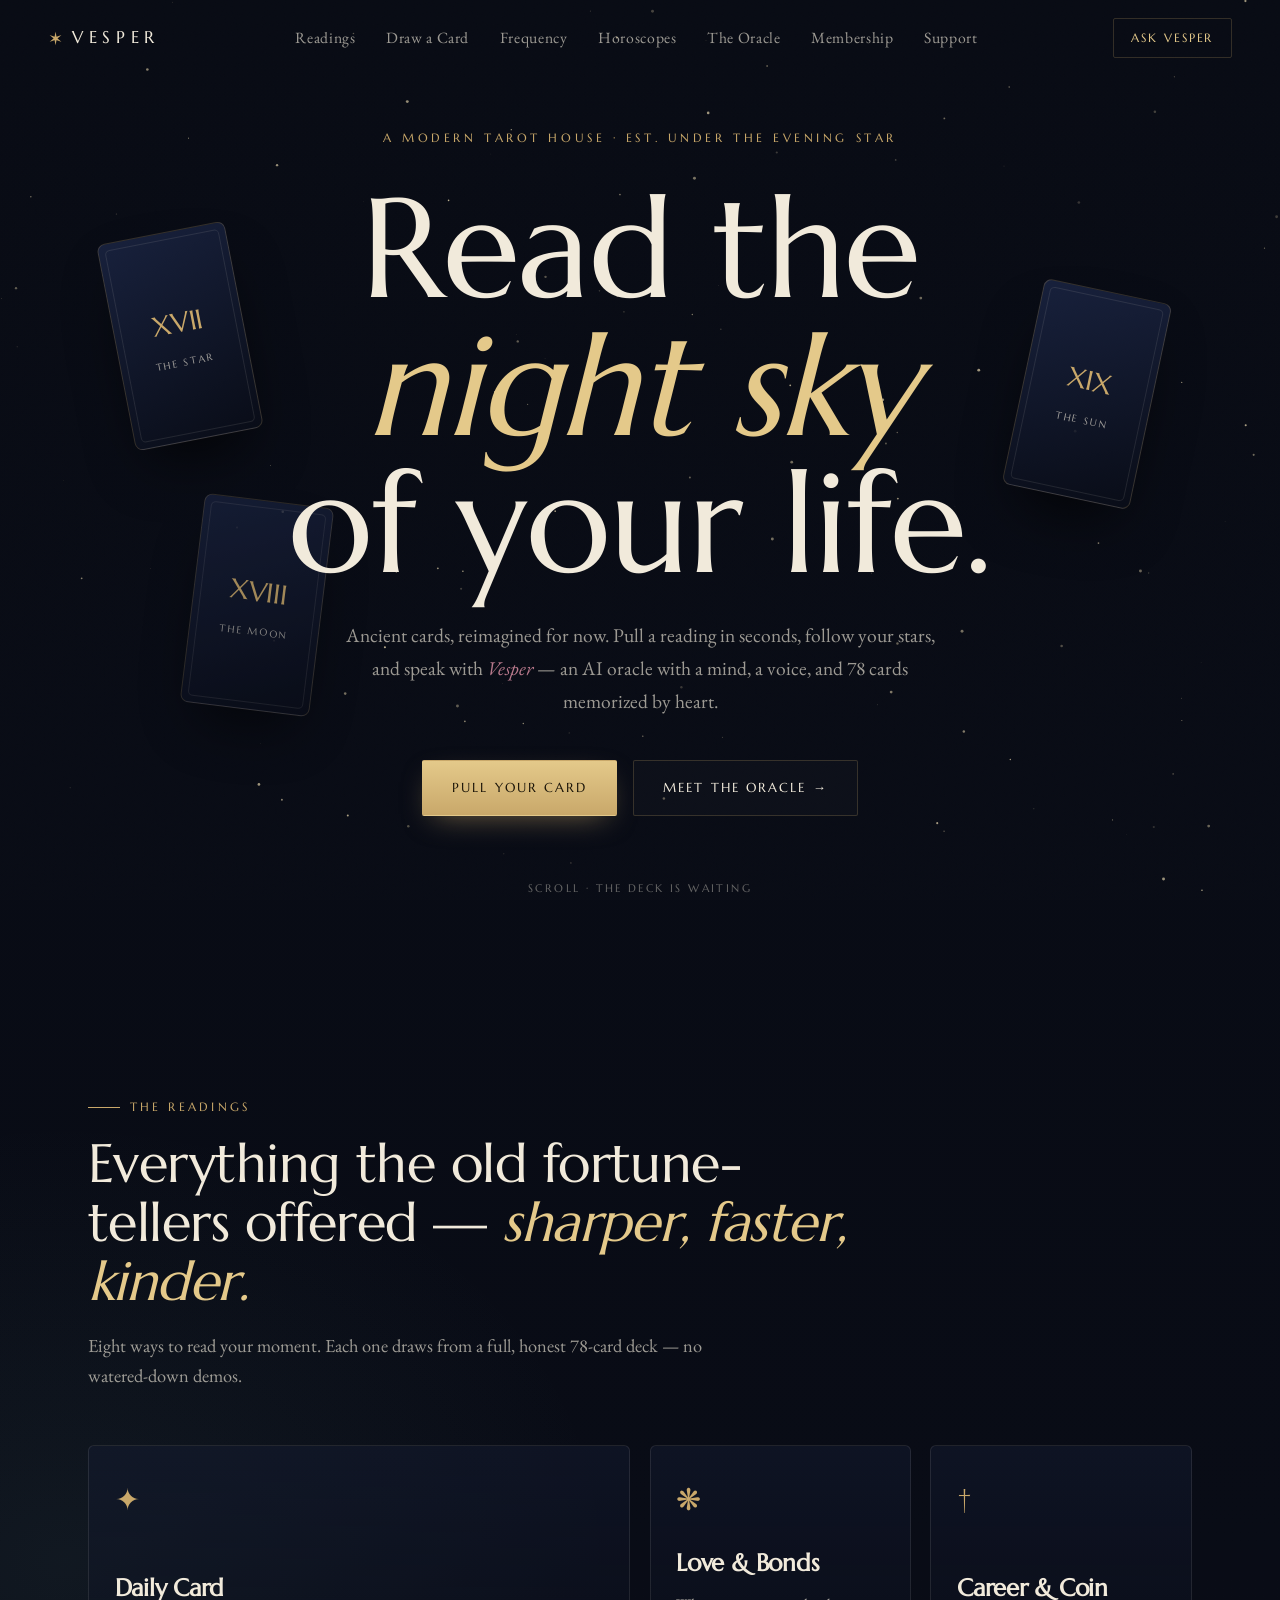
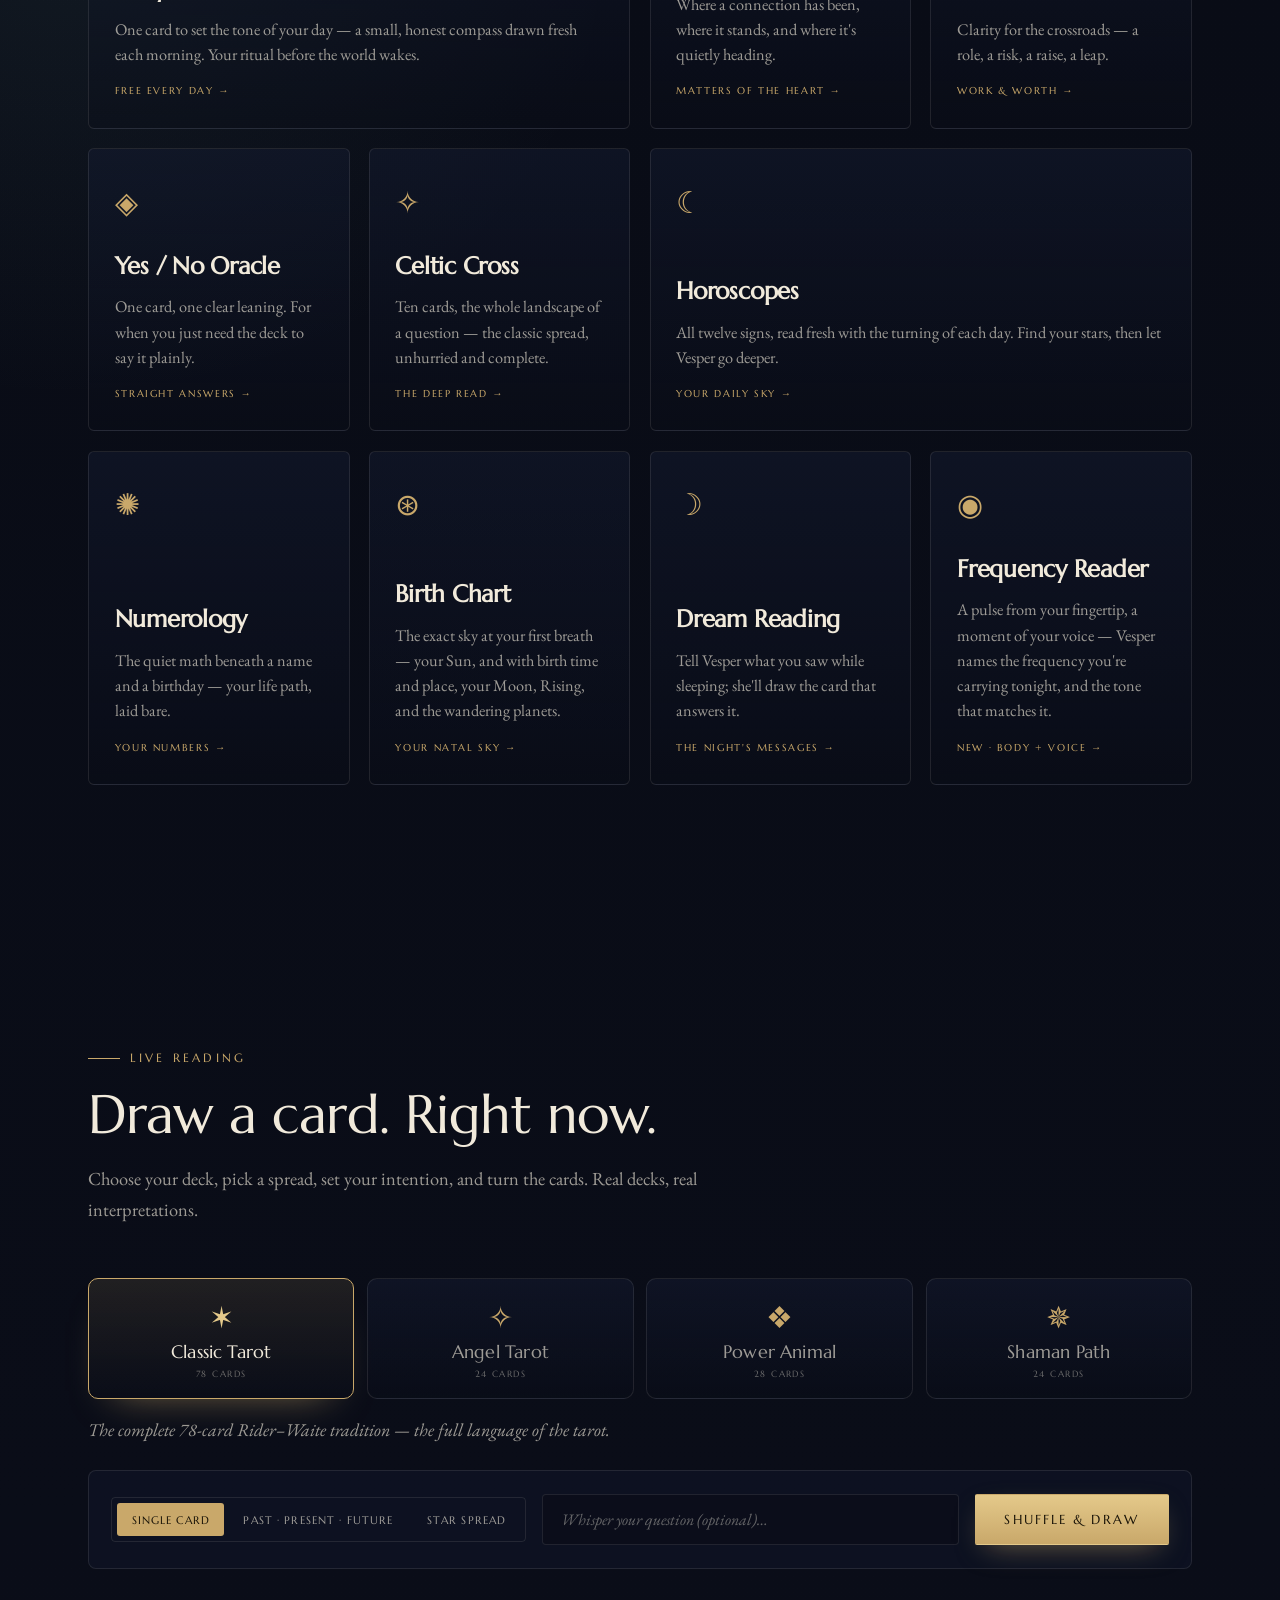
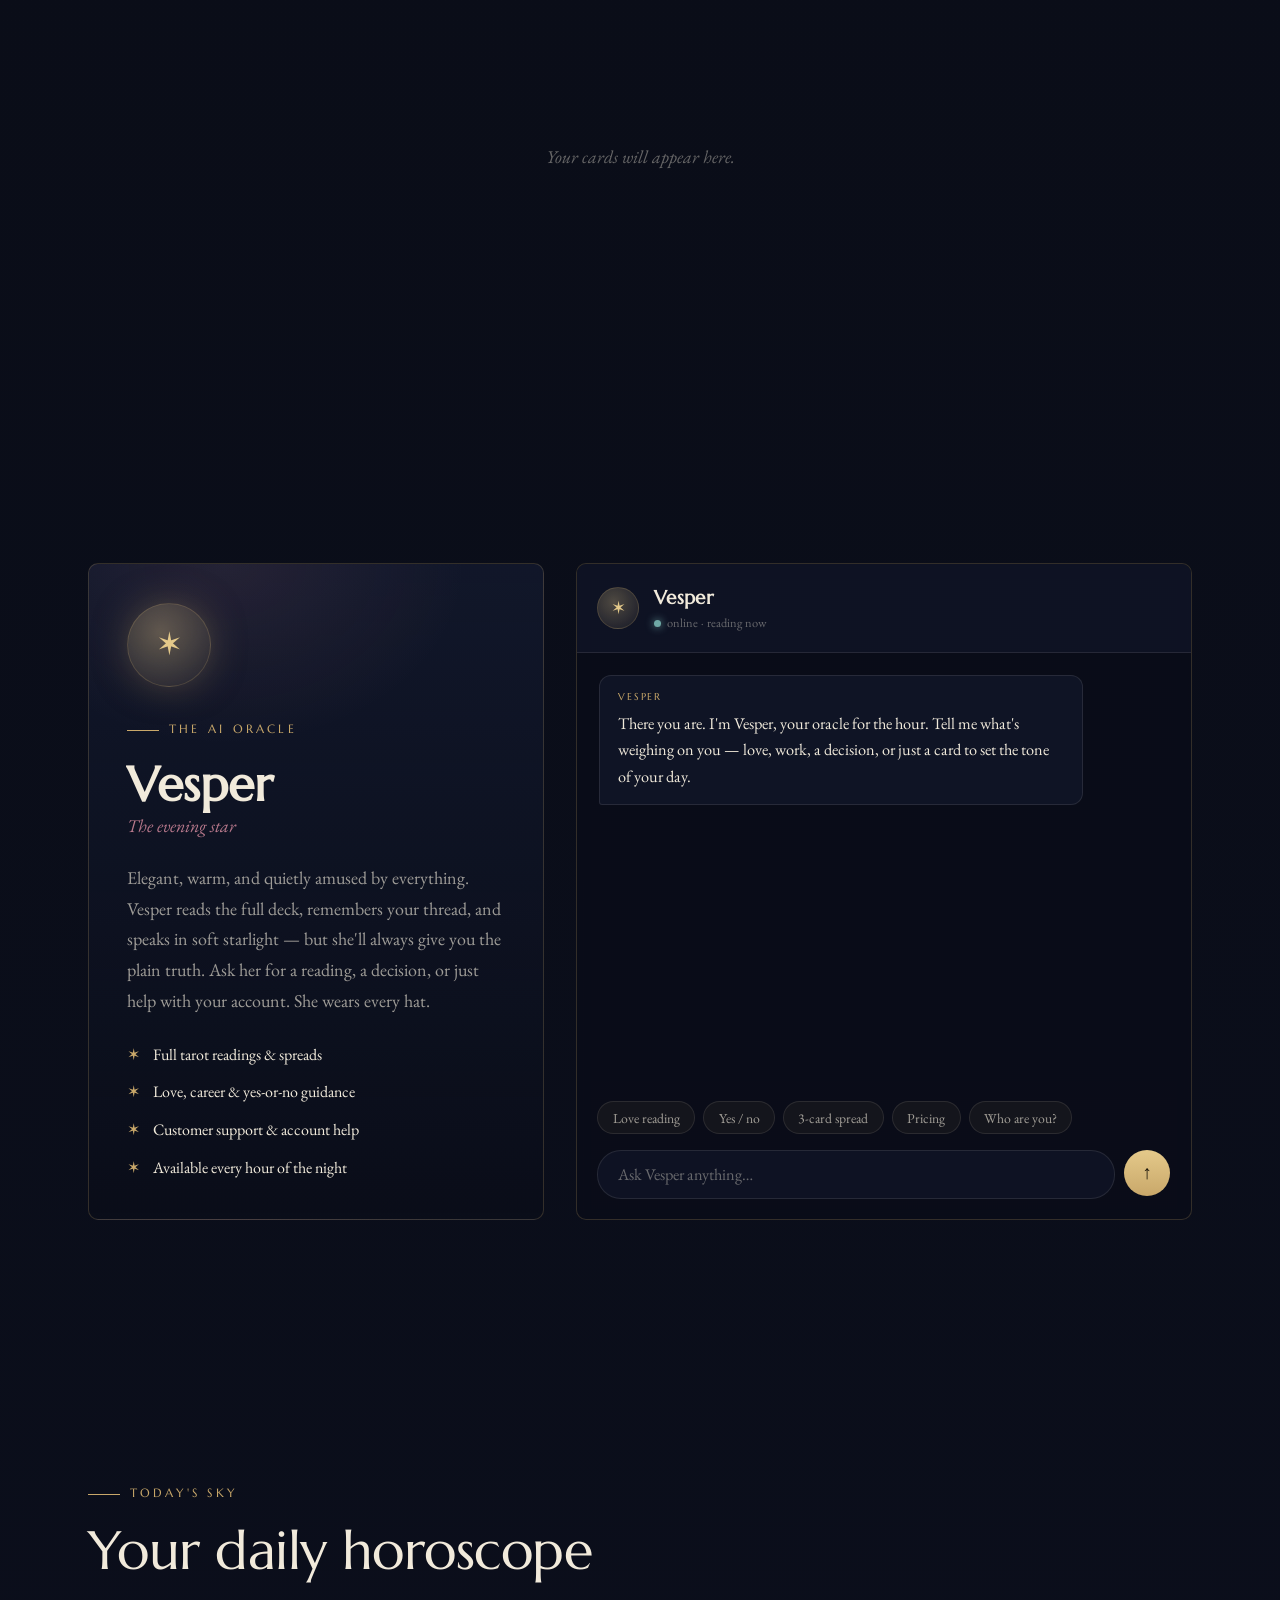
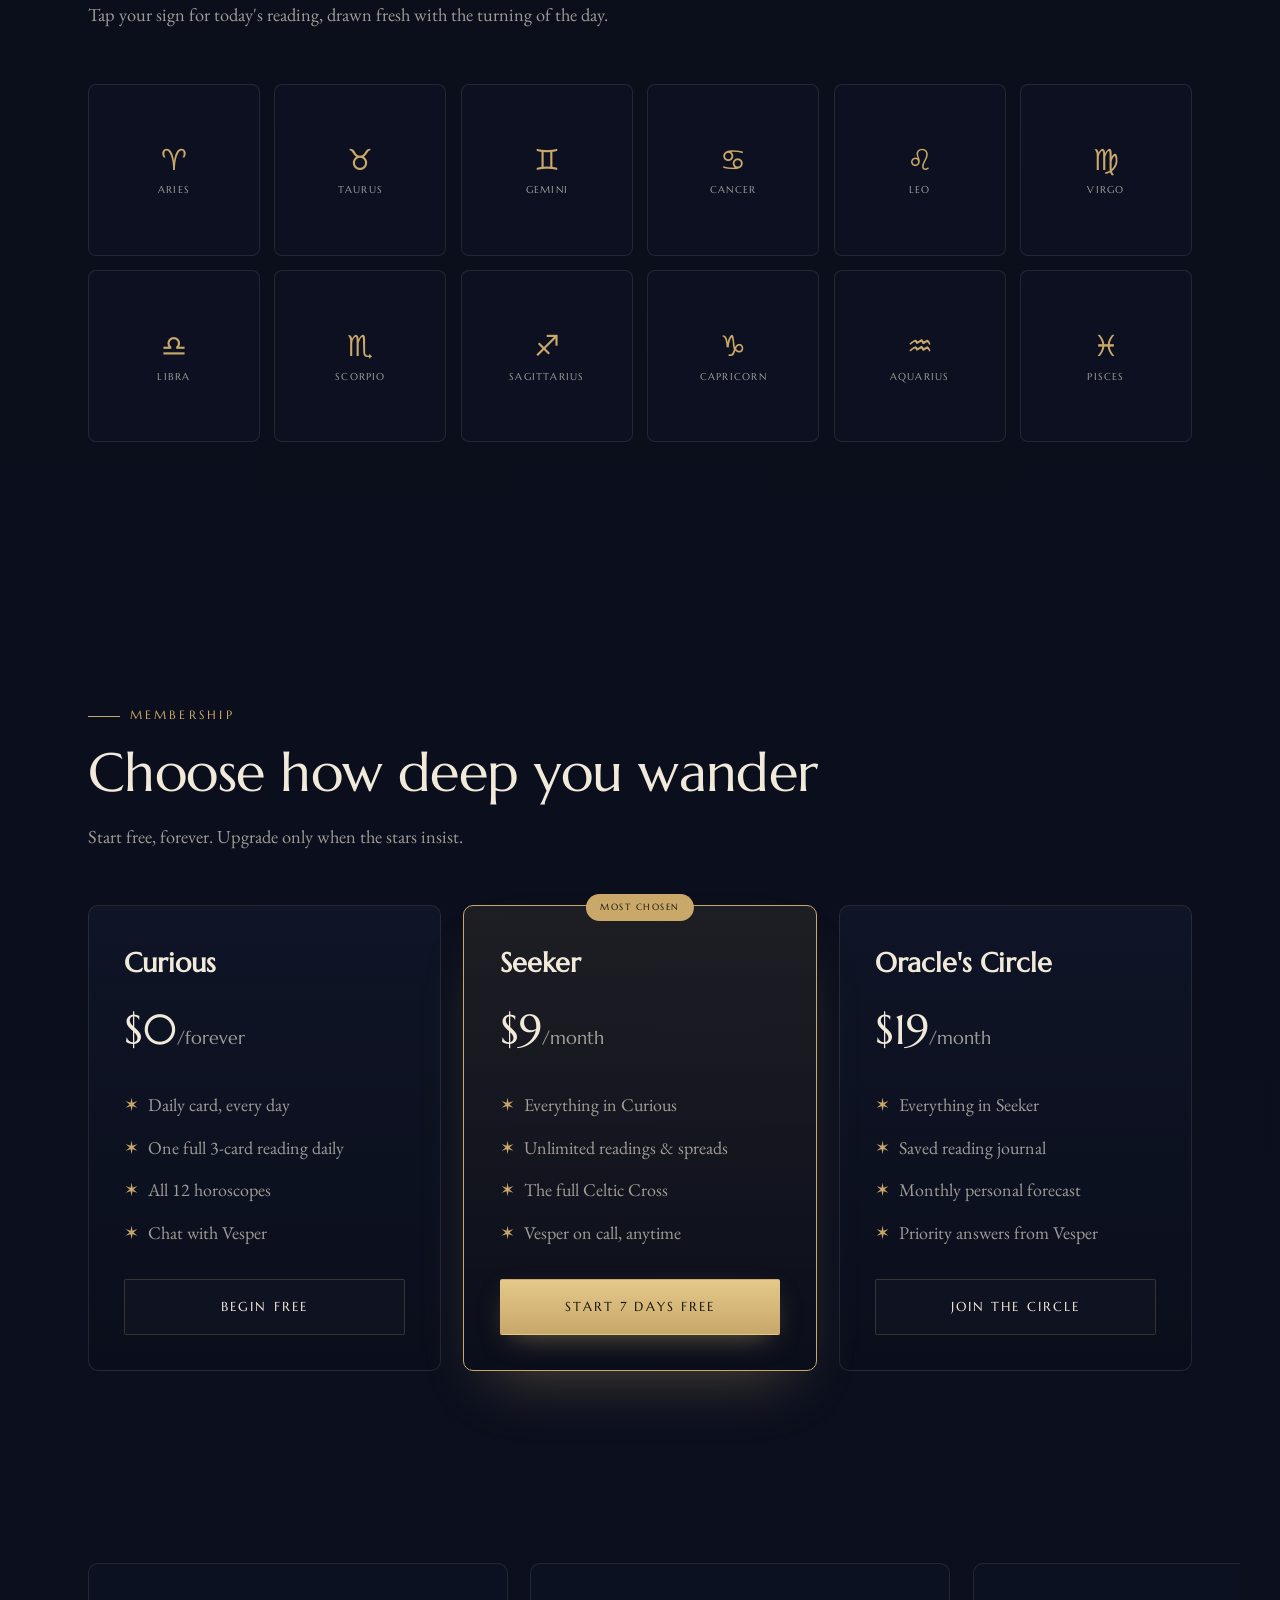
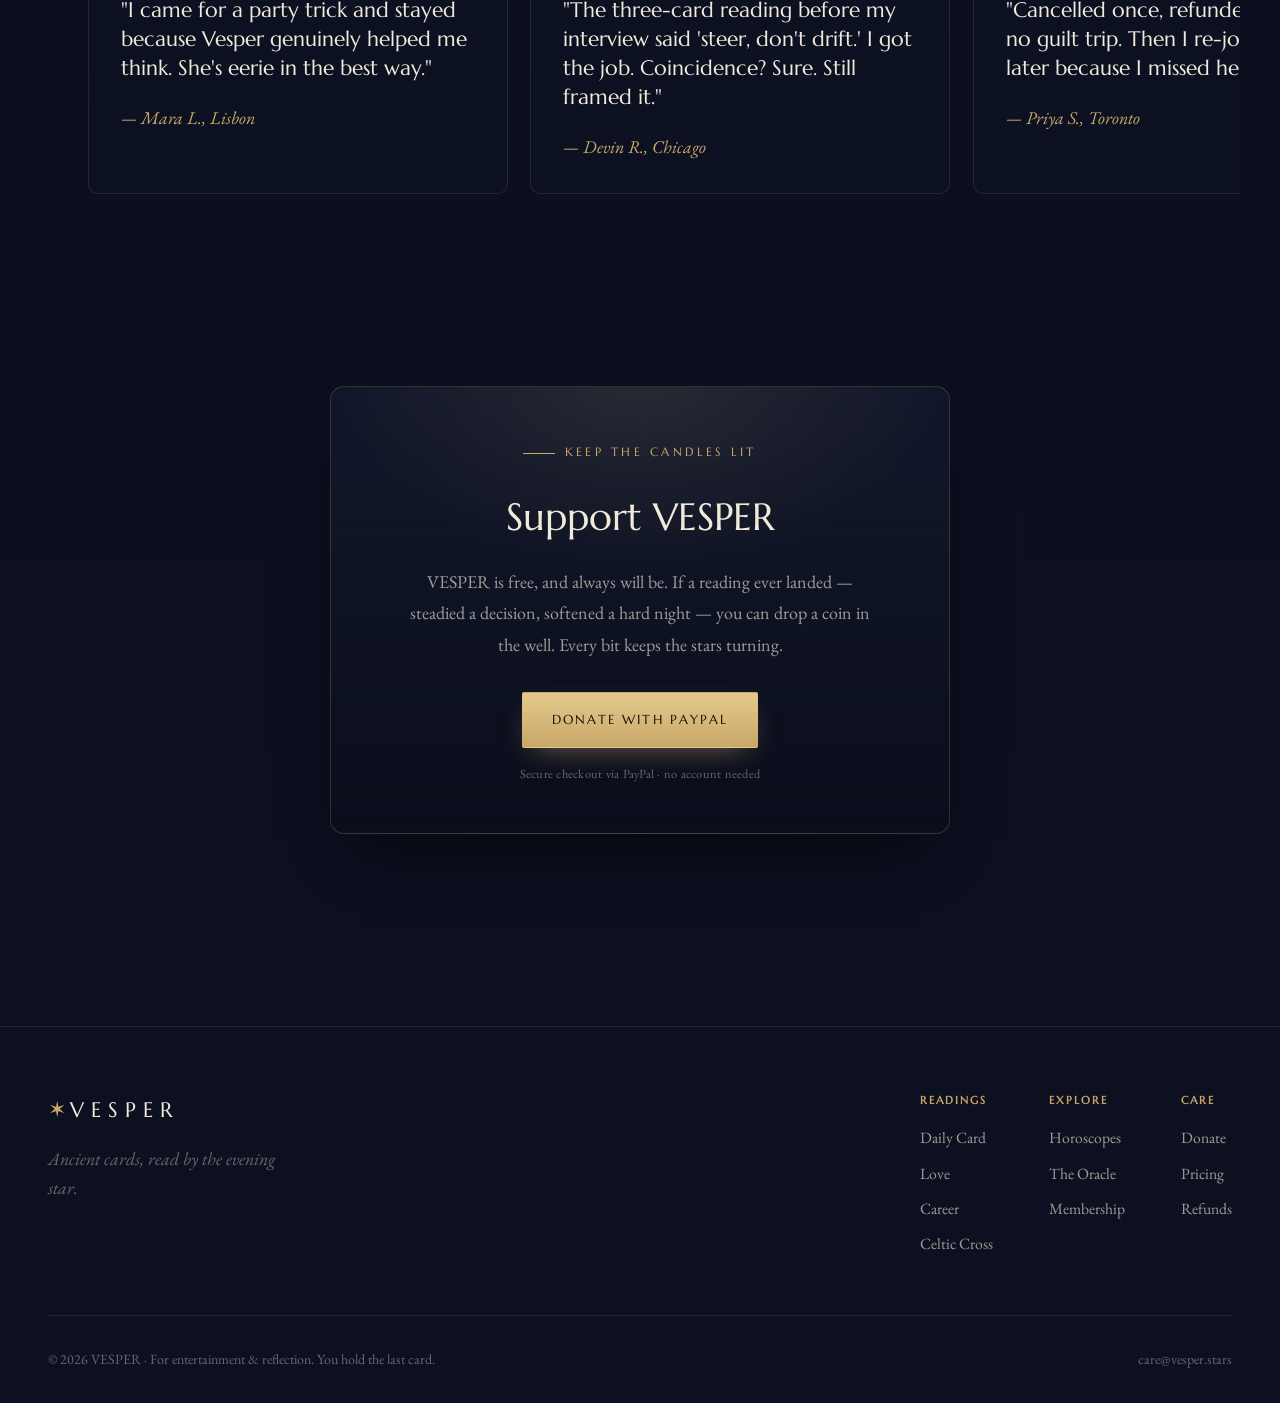
==== commit c65ee262: "feat: expanded readings, numerology + birth chart, PayPal donation, redesigned cards - Redesign taro" ====
--- a/index.html
+++ b/index.html
@@ -29,6 +29,7 @@
     <a href="#horoscopes">Horoscopes</a>
     <a href="#oracle">The Oracle</a>
     <a href="#membership">Membership</a>
+    <a href="#support">Support</a>
   </nav>
   <a href="#oracle" class="nav-cta">Ask Vesper</a>
   <button class="nav-toggle" id="nav-toggle" aria-label="Menu" aria-expanded="false"><span></span><span></span><span></span></button>
@@ -218,6 +219,19 @@
   </div>
 </section>
 
+<!-- ============ SUPPORT / DONATE ============ -->
+<section class="section support-section" id="support">
+  <div class="support-card reveal">
+    <span class="eyebrow">Keep the candles lit</span>
+    <h2 class="support-title">Support VESPER</h2>
+    <p class="support-text">VESPER is free, and always will be. If a reading ever landed — steadied a decision, softened a hard night — you can drop a coin in the well. Every bit keeps the stars turning.</p>
+    <a class="btn btn-primary support-btn" href="https://www.paypal.com/donate/?hosted_button_id=DkanRXjcgE5qvgKRgYliP2kbLAjGFjQL2hGRGyFw" target="_blank" rel="noopener noreferrer">
+      Donate with PayPal
+    </a>
+    <p class="support-note">Secure checkout via PayPal · no account needed</p>
+  </div>
+</section>
+
 </main>
 
 <!-- ============ FOOTER ============ -->
@@ -231,7 +245,7 @@
     <div class="foot-cols">
       <div><h4>Readings</h4><a href="#services">Daily Card</a><a href="#services">Love</a><a href="#services">Career</a><a href="#draw">Celtic Cross</a></div>
       <div><h4>Explore</h4><a href="#horoscopes">Horoscopes</a><a href="#oracle">The Oracle</a><a href="#membership">Membership</a></div>
-      <div><h4>Care</h4><a href="#oracle">Support</a><a href="#membership">Pricing</a><a href="#oracle">Refunds</a></div>
+      <div><h4>Care</h4><a href="#support">Donate</a><a href="#membership">Pricing</a><a href="#oracle">Refunds</a></div>
     </div>
   </div>
   <div class="foot-bottom">
--- a/assets/css/styles.css
+++ b/assets/css/styles.css
@@ -258,24 +258,99 @@
   align-items: center; justify-content: center; padding: 1rem; text-align: center;
   box-shadow: 0 24px 44px -22px rgba(0,0,0,.85);
 }
+/* ---- Card back: engraved mandala ------------------------------ */
 .tface-back {
   background:
-    radial-gradient(circle at 50% 40%, rgba(201,168,106,.16), transparent 55%),
-    repeating-linear-gradient(45deg, rgba(201,168,106,.05) 0 8px, transparent 8px 16px),
-    linear-gradient(160deg, #182142, #0a0d18);
-}
-.tface-back .tb-star { font-size: 2.4rem; color: var(--gold); opacity: .8; }
-.tface-back::before { content: ""; position: absolute; inset: 8px; border: 1px solid var(--line-soft); border-radius: 6px; }
+    radial-gradient(circle at 50% 42%, rgba(228,201,138,.20), transparent 46%),
+    repeating-conic-gradient(from 0deg at 50% 42%, rgba(201,168,106,.10) 0deg 6deg, transparent 6deg 12deg),
+    repeating-linear-gradient(45deg, rgba(201,168,106,.045) 0 7px, transparent 7px 14px),
+    linear-gradient(160deg, #1a2446, #090c17);
+}
+.tface-back::before {
+  content: ""; position: absolute; inset: 9px; border-radius: 6px; border: 1px solid var(--line);
+  box-shadow: inset 0 0 0 3px rgba(9,12,23,.55), inset 0 0 0 4px var(--line-soft);
+}
+.tface-back .tb-star {
+  position: relative; z-index: 1; font-size: 1.9rem; color: var(--gold-bright);
+  width: 60px; height: 60px; display: grid; place-items: center; border-radius: 50%;
+  border: 1px solid var(--line);
+  background: radial-gradient(circle at 50% 40%, rgba(228,201,138,.22), rgba(201,168,106,.03));
+  box-shadow: 0 0 26px -6px rgba(201,168,106,.55), inset 0 0 14px -4px rgba(228,201,138,.5);
+  text-shadow: 0 0 10px rgba(228,201,138,.7);
+}
+
+/* ---- Card front: gilded frame + medallion --------------------- */
 .tface-front {
   transform: rotateY(180deg);
-  background: linear-gradient(165deg, #1b2444 0%, #0c1122 100%);
-}
-.tface-front::before { content: ""; position: absolute; inset: 7px; border: 1px solid var(--line-soft); border-radius: 6px; pointer-events: none; }
+  background:
+    radial-gradient(120% 78% at 50% 30%, rgba(228,201,138,.15), transparent 58%),
+    radial-gradient(100% 60% at 50% 122%, rgba(184,121,140,.10), transparent 60%),
+    linear-gradient(165deg, #1d2748 0%, #0b1020 100%);
+}
+/* double gilded keyline frame */
+.tface-front::before {
+  content: ""; position: absolute; inset: 7px; border-radius: 6px; pointer-events: none;
+  border: 1px solid var(--line);
+  box-shadow: inset 0 0 0 4px rgba(9,12,23,.5), inset 0 0 0 5px var(--line-soft),
+              inset 0 0 30px -8px rgba(228,201,138,.16);
+}
+/* four corner dots */
+.tface-front::after {
+  content: ""; position: absolute; inset: 12px; pointer-events: none; opacity: .85;
+  background:
+    radial-gradient(circle, var(--gold) 42%, transparent 46%) 0 0 / 5px 5px no-repeat,
+    radial-gradient(circle, var(--gold) 42%, transparent 46%) 100% 0 / 5px 5px no-repeat,
+    radial-gradient(circle, var(--gold) 42%, transparent 46%) 0 100% / 5px 5px no-repeat,
+    radial-gradient(circle, var(--gold) 42%, transparent 46%) 100% 100% / 5px 5px no-repeat;
+}
 .tface-front.reversed .tf-glyph, .tface-front.reversed .tf-name { transform: rotate(180deg); }
-.tf-glyph { font-family: var(--display); font-size: 2.2rem; color: var(--gold-bright); margin-bottom: .4rem; }
-.tf-name { font-family: var(--display); font-size: 1.05rem; line-height: 1.15; }
-.tf-suit { position: absolute; bottom: 12px; font-family: var(--caps); font-size: .55rem; letter-spacing: .16em; text-transform: uppercase; color: var(--ivory-faint); }
-.tf-rev { position: absolute; top: 12px; font-family: var(--caps); font-size: .5rem; letter-spacing: .14em; text-transform: uppercase; color: var(--rose); }
+/* symbol medallion */
+.tf-glyph {
+  position: relative; z-index: 1; font-family: var(--display); font-size: 1.9rem; color: var(--gold-bright);
+  width: 74px; height: 74px; display: grid; place-items: center; border-radius: 50%; margin-bottom: .75rem;
+  border: 1px solid var(--line);
+  background: radial-gradient(circle at 50% 38%, rgba(228,201,138,.20), rgba(201,168,106,.02));
+  box-shadow: 0 0 30px -8px rgba(201,168,106,.6), inset 0 0 16px -6px rgba(228,201,138,.55);
+  text-shadow: 0 0 12px rgba(228,201,138,.5);
+}
+.tf-name {
+  position: relative; z-index: 1; font-family: var(--display); font-size: 1.06rem; line-height: 1.18;
+  color: var(--ivory); padding: 0 .5rem;
+}
+.tf-name::after { content: "✦"; display: block; margin: .5rem auto 0; font-size: .5rem; color: var(--gold); opacity: .85; }
+.tf-suit {
+  position: absolute; bottom: 14px; left: 0; right: 0; z-index: 1;
+  display: flex; align-items: center; justify-content: center; gap: .5rem;
+  font-family: var(--caps); font-size: .54rem; letter-spacing: .18em; text-transform: uppercase; color: var(--gold-bright);
+}
+.tf-suit::before, .tf-suit::after { content: ""; height: 1px; width: 15px; background: linear-gradient(90deg, transparent, var(--line)); }
+.tf-suit::after { background: linear-gradient(90deg, var(--line), transparent); }
+.tf-rev { position: absolute; top: 12px; z-index: 3; font-family: var(--caps); font-size: .5rem; letter-spacing: .14em; text-transform: uppercase; color: var(--rose); }
+
+/* ---- Image-based card faces ----------------------------------- */
+/* When a card supplies `img`, the art fills the face and the name sits
+   on a gradient banner across the bottom. Falls back to the glyph face. */
+.tface-front.has-img { padding: 0; justify-content: flex-end; overflow: hidden; }
+.tface-front.has-img .tf-img {
+  position: absolute; inset: 7px; width: calc(100% - 14px); height: calc(100% - 14px);
+  object-fit: cover; border-radius: 6px; z-index: 1;
+}
+.tface-front.has-img.reversed .tf-img { transform: rotate(180deg); }
+/* full-art cards: the title/verse is baked into the image, so hide overlays */
+.tface-front.bare .tf-name, .tface-front.bare .tf-suit { display: none; }
+.tface-front.bare.has-img .tf-img { inset: 0; width: 100%; height: 100%; border-radius: 8px; }
+.tface-front.has-img .tf-name {
+  position: relative; z-index: 2; width: 100%; padding: 1.6rem .5rem .7rem;
+  color: var(--ivory); text-shadow: 0 1px 6px rgba(0,0,0,.9);
+  background: linear-gradient(180deg, transparent, rgba(8,10,18,.86) 62%);
+  border-bottom-left-radius: 7px; border-bottom-right-radius: 7px;
+}
+.tface-front.has-img .tf-suit { z-index: 2; color: var(--gold-bright); text-shadow: 0 1px 4px rgba(0,0,0,.9); }
+/* image mini-cards in the chat */
+.mini-card.has-img { padding: 0; overflow: hidden; }
+.mini-card.has-img .mc-img { position: absolute; inset: 0; width: 100%; height: 100%; object-fit: cover; }
+.mini-card.has-img.rev .mc-img { transform: rotate(180deg); }
+.mini-card { position: relative; }
 .tcard-read { margin-top: .8rem; font-size: .92rem; line-height: 1.5; color: var(--ivory-dim); text-align: center; max-width: 168px; }
 
 /* ---- Oracle / Chat -------------------------------------------- */
@@ -488,6 +563,62 @@
 }
 .numo-title { font-family: var(--display); font-size: 1.6rem; margin-bottom: .8rem; }
 .numo-text { color: var(--ivory-dim); line-height: 1.7; max-width: 520px; margin: 0 auto; }
+.numo-toplabel { display: block; font-family: var(--caps); font-size: .64rem; letter-spacing: .18em; text-transform: uppercase; color: var(--gold); margin-bottom: 1rem; }
+.form-hint { font-family: var(--serif); text-transform: none; letter-spacing: 0; color: var(--ivory-faint); font-size: .82rem; }
+/* name-based number tiles */
+.numo-grid { display: grid; grid-template-columns: repeat(auto-fit, minmax(220px, 1fr)); gap: 1rem; margin-top: 2rem; width: 100%; }
+.numo-tile { display: flex; gap: 1rem; align-items: flex-start; padding: 1.1rem; border: 1px solid var(--line-soft); border-radius: 10px; background: rgba(20,27,49,.4); text-align: left; }
+.numo-tile-num {
+  flex: 0 0 auto; font-family: var(--display); font-size: 1.9rem; color: var(--gold-bright); line-height: 1;
+  width: 54px; height: 54px; display: grid; place-items: center; border-radius: 50%;
+  border: 1px solid var(--line); background: radial-gradient(circle at 40% 35%, rgba(228,201,138,.18), transparent 62%);
+  box-shadow: inset 0 0 14px -6px rgba(228,201,138,.5);
+}
+.numo-tile-label { display: block; font-family: var(--caps); font-size: .58rem; letter-spacing: .12em; text-transform: uppercase; color: var(--gold); margin-bottom: .2rem; }
+.numo-tile-word { display: block; font-family: var(--display); font-size: 1.05rem; color: var(--ivory); margin-bottom: .35rem; }
+.numo-tile-text { color: var(--ivory-dim); font-size: .9rem; line-height: 1.55; margin: 0; }
+.numo-nametip { margin-top: 1.4rem; text-align: center; color: var(--ivory-faint); font-style: italic; font-size: .92rem; }
+
+/* ---- Support / Donate ----------------------------------------- */
+.support-section { display: flex; justify-content: center; }
+.support-card {
+  max-width: 620px; width: 100%; text-align: center; padding: 3rem 2.4rem;
+  border: 1px solid var(--line); border-radius: 14px;
+  background:
+    radial-gradient(500px 300px at 50% 0%, rgba(201,168,106,.12), transparent 60%),
+    linear-gradient(180deg, rgba(20,27,49,.7), rgba(10,13,24,.5));
+  box-shadow: 0 30px 60px -30px rgba(0,0,0,.8);
+}
+.support-title { font-family: var(--display); font-weight: 400; font-size: 2.4rem; margin: .4rem 0 1rem; }
+.support-text { color: var(--ivory-dim); line-height: 1.75; max-width: 480px; margin: 0 auto 2rem; }
+.support-btn { display: inline-flex; align-items: center; gap: .5rem; }
+.support-note { margin-top: 1rem; font-size: .78rem; color: var(--ivory-faint); letter-spacing: .02em; }
+
+/* ---- Birth chart / astrology ---------------------------------- */
+.astro-hero { display: flex; align-items: center; gap: 1.3rem; text-align: left; margin-bottom: 1.2rem; }
+.astro-sun-glyph {
+  flex: 0 0 auto; width: 92px; height: 92px; display: grid; place-items: center; border-radius: 50%;
+  font-size: 3rem; color: var(--gold-bright); border: 1px solid var(--line);
+  background: radial-gradient(circle at 42% 36%, rgba(228,201,138,.28), rgba(201,168,106,.03));
+  box-shadow: 0 0 44px -10px rgba(201,168,106,.6), inset 0 0 20px -6px rgba(228,201,138,.5);
+}
+.astro-kicker { font-family: var(--caps); font-size: .64rem; letter-spacing: .2em; text-transform: uppercase; color: var(--gold); }
+.astro-sign { font-family: var(--display); font-size: 2.2rem; margin: .1rem 0 .5rem; line-height: 1; }
+.astro-chips { display: flex; flex-wrap: wrap; gap: .4rem; }
+.astro-chips span { font-family: var(--caps); font-size: .58rem; letter-spacing: .1em; text-transform: uppercase; color: var(--ivory-dim); border: 1px solid var(--line-soft); border-radius: 20px; padding: .3rem .7rem; }
+.astro-profile { color: var(--ivory-dim); line-height: 1.75; margin: 0 0 1.4rem; }
+.astro-note, .astro-loading { color: var(--ivory-faint); font-style: italic; line-height: 1.6; background: rgba(20,27,49,.4); border: 1px solid var(--line-soft); border-radius: 10px; padding: 1rem 1.2rem; }
+.astro-note strong { color: var(--gold-bright); font-style: normal; }
+.astro-meta { margin-top: 1rem; font-size: .78rem; color: var(--ivory-faint); letter-spacing: .04em; }
+.astro-bigthree { display: flex; gap: 1rem; margin: .4rem 0 1.6rem; }
+.astro-bt { flex: 1; text-align: center; border: 1px solid var(--line); border-radius: 10px; padding: 1rem .5rem; background: rgba(20,27,49,.4); }
+.astro-bt span { display: block; font-family: var(--caps); font-size: .58rem; letter-spacing: .16em; text-transform: uppercase; color: var(--gold); margin-bottom: .35rem; }
+.astro-bt strong { font-family: var(--display); font-size: 1.2rem; font-weight: 400; color: var(--ivory); }
+.astro-subhead { font-family: var(--caps); font-size: .68rem; letter-spacing: .16em; text-transform: uppercase; color: var(--gold); margin: 0 0 .8rem; }
+.astro-table { width: 100%; border-collapse: collapse; font-size: .92rem; }
+.astro-table th { text-align: left; font-family: var(--caps); font-size: .58rem; letter-spacing: .12em; text-transform: uppercase; color: var(--ivory-faint); padding: .5rem .6rem; border-bottom: 1px solid var(--line); }
+.astro-table td { padding: .55rem .6rem; border-bottom: 1px solid var(--line-soft); color: var(--ivory-dim); }
+.astro-table td:first-child { color: var(--ivory); font-family: var(--display); }
 
 /* ===============================================================
    THE FREQUENCY READER
